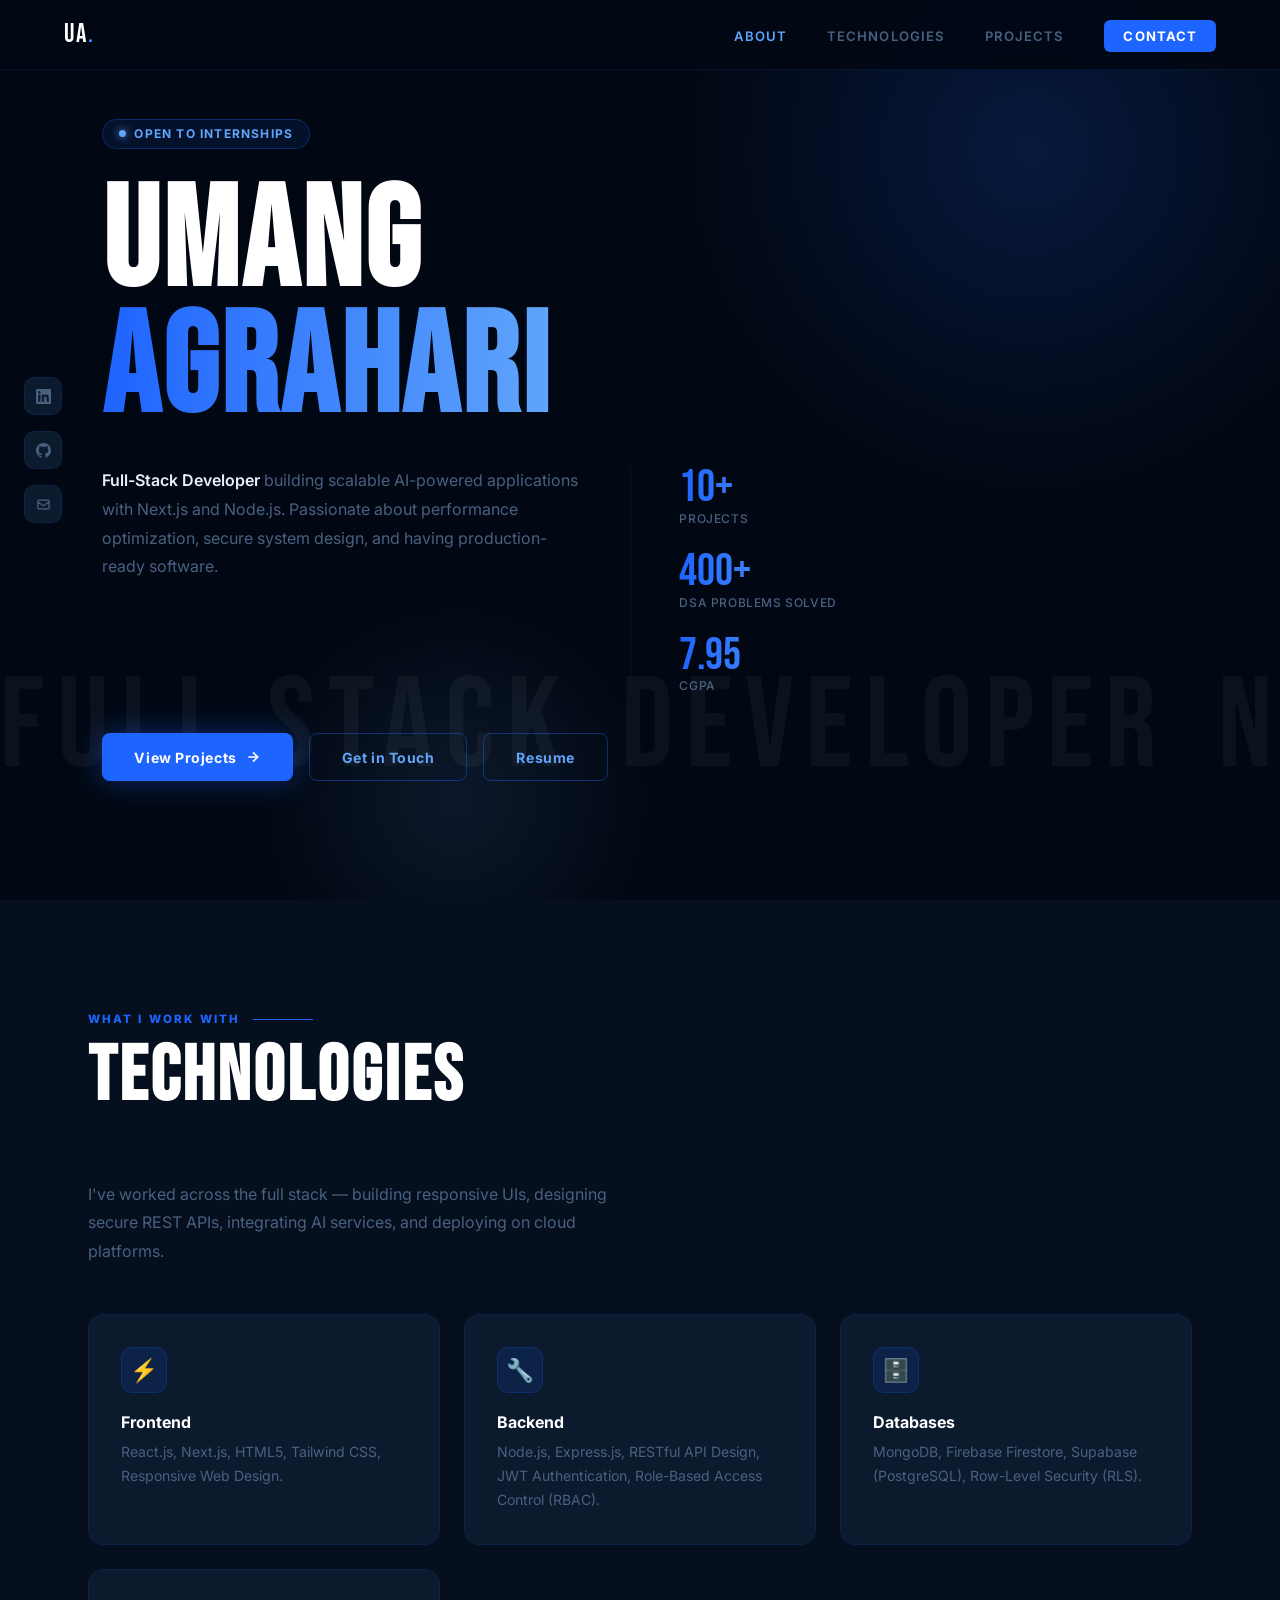
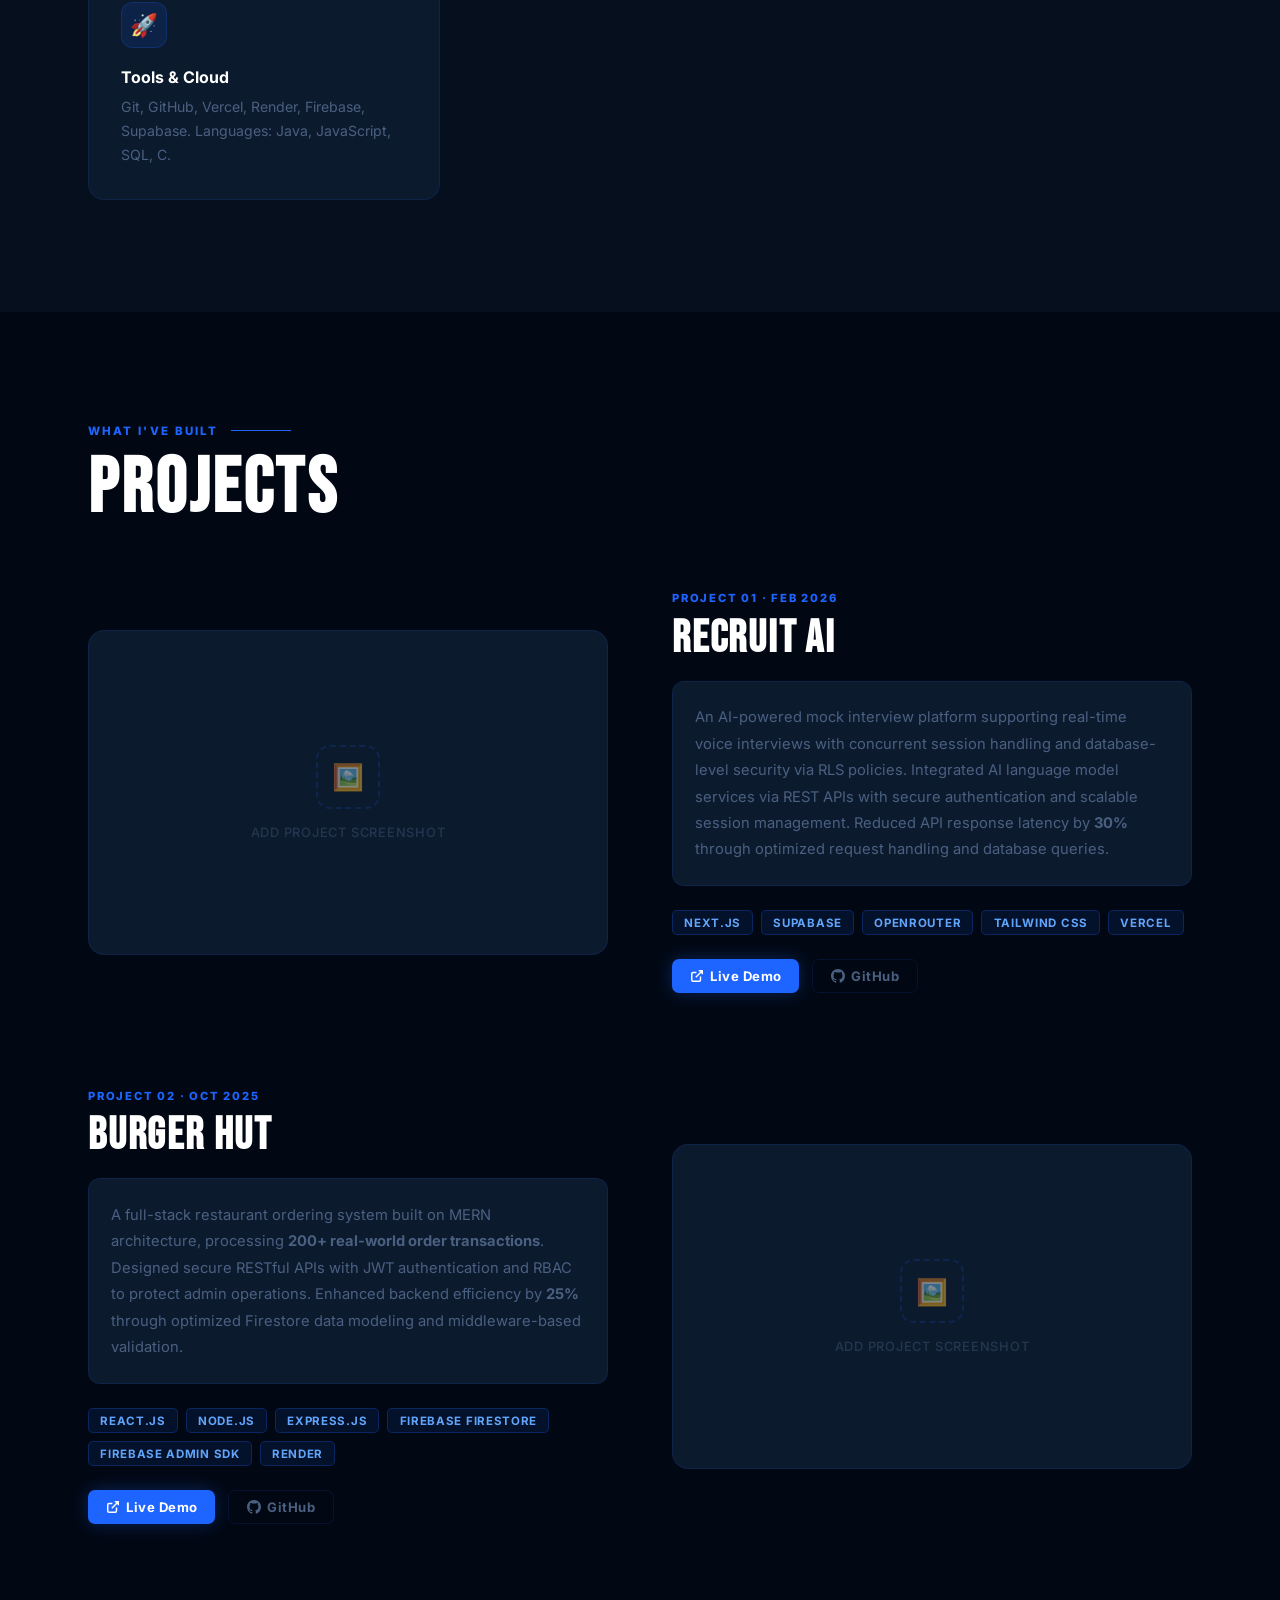
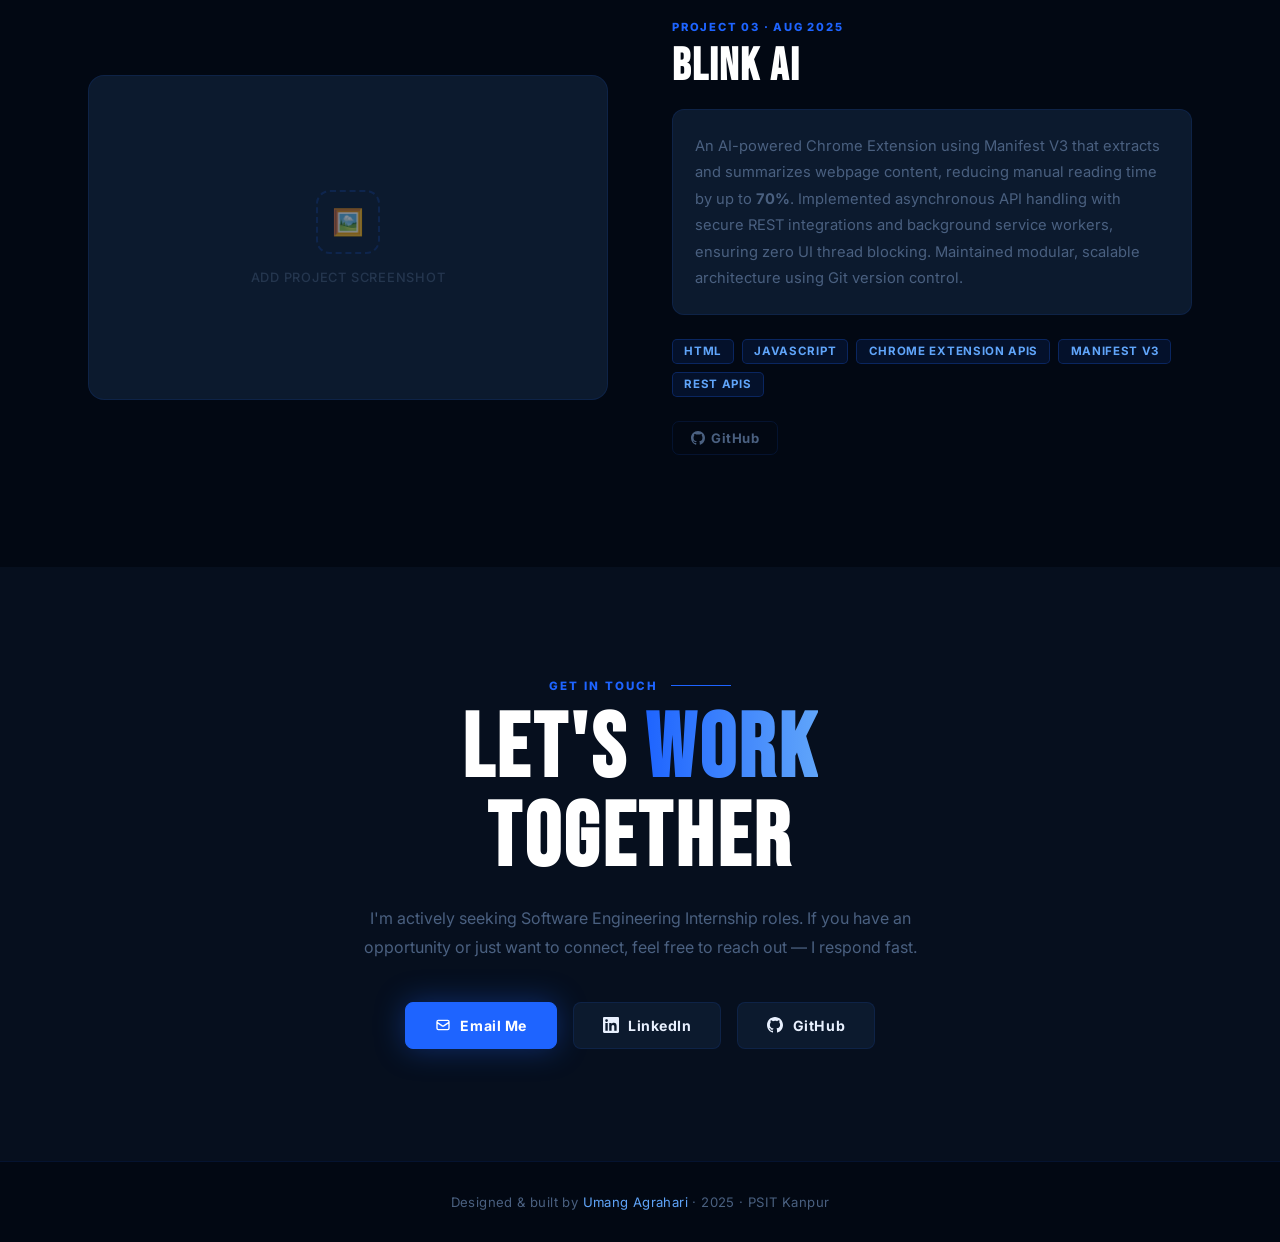
==== index.html @ e8a346ba "inital of portfolio" ====
<!DOCTYPE html>
<html lang="en">
<head>
  <meta charset="UTF-8"/>
  <meta name="viewport" content="width=device-width, initial-scale=1.0"/>
  <title>Umang Agrahari — Full Stack Developer</title>
  <link href="https://fonts.googleapis.com/css2?family=Inter:wght@300;400;500;600;700;800;900&family=Bebas+Neue&display=swap" rel="stylesheet"/>
  <link rel="stylesheet" href="style.css"/>
</head>
<body>

<!-- SCROLL PROGRESS -->
<div id="progress"></div>

<!-- SIDEBAR SOCIALS -->
<div class="side-socials">
  <a href="https://linkedin.com/in/umangagrahari21" target="_blank" aria-label="LinkedIn">
    <svg fill="currentColor" viewBox="0 0 24 24"><path d="M20.447 20.452h-3.554v-5.569c0-1.328-.027-3.037-1.852-3.037-1.853 0-2.136 1.445-2.136 2.939v5.667H9.351V9h3.414v1.561h.046c.477-.9 1.637-1.85 3.37-1.85 3.601 0 4.267 2.37 4.267 5.455v6.286zM5.337 7.433a2.062 2.062 0 01-2.063-2.065 2.064 2.064 0 112.063 2.065zm1.782 13.019H3.555V9h3.564v11.452zM22.225 0H1.771C.792 0 0 .774 0 1.729v20.542C0 23.227.792 24 1.771 24h20.451C23.2 24 24 23.227 24 22.271V1.729C24 .774 23.2 0 22.222 0h.003z"/></svg>
  </a>
  <a href="https://github.com/umangagrahari21" target="_blank" aria-label="GitHub">
    <svg fill="currentColor" viewBox="0 0 24 24"><path d="M12 0C5.374 0 0 5.373 0 12c0 5.302 3.438 9.8 8.207 11.387.599.111.793-.261.793-.577v-2.234c-3.338.726-4.033-1.416-4.033-1.416-.546-1.387-1.333-1.756-1.333-1.756-1.089-.745.083-.729.083-.729 1.205.084 1.839 1.237 1.839 1.237 1.07 1.834 2.807 1.304 3.492.997.107-.775.418-1.305.762-1.604-2.665-.305-5.467-1.334-5.467-5.931 0-1.311.469-2.381 1.236-3.221-.124-.303-.535-1.524.117-3.176 0 0 1.008-.322 3.301 1.23A11.509 11.509 0 0112 5.803c1.02.005 2.047.138 3.006.404 2.291-1.552 3.297-1.23 3.297-1.23.653 1.653.242 2.874.118 3.176.77.84 1.235 1.911 1.235 3.221 0 4.609-2.807 5.624-5.479 5.921.43.372.823 1.102.823 2.222v3.293c0 .319.192.694.801.576C20.566 21.797 24 17.3 24 12c0-6.627-5.373-12-12-12z"/></svg>
  </a>
  <a href="mailto:umangagrahari.work@gmail.com" aria-label="Email">
    <svg fill="none" stroke="currentColor" stroke-width="2" viewBox="0 0 24 24"><path d="M3 8l7.89 5.26a2 2 0 002.22 0L21 8M5 19h14a2 2 0 002-2V7a2 2 0 00-2-2H5a2 2 0 00-2 2v10a2 2 0 002 2z"/></svg>
  </a>
</div>

<!-- ===================== NAVBAR ===================== -->
<nav>
  <a href="#about" class="logo">UA<span>.</span></a>
  <ul class="nav-links">
    <li><a href="#about" class="active">About</a></li>
    <li><a href="#technologies">Technologies</a></li>
    <li><a href="#projects">Projects</a></li>
    <li><a href="#contact" class="nav-hire">Contact</a></li>
  </ul>
  <div class="hamburger" id="ham" onclick="toggleMenu()">
    <span></span><span></span><span></span>
  </div>
</nav>

<!-- MOBILE MENU -->
<div class="mobile-menu" id="mobileMenu">
  <a href="#about"        onclick="toggleMenu()">About</a>
  <a href="#technologies" onclick="toggleMenu()">Technologies</a>
  <a href="#projects"     onclick="toggleMenu()">Projects</a>
  <a href="#contact"      onclick="toggleMenu()">Contact</a>
</div>

<!-- ===================== HERO ===================== -->
<section id="about">
  <div class="hero-bg">
    <div class="hero-bg-circle hbc1"></div>
    <div class="hero-bg-circle hbc2"></div>
  </div>

  <div class="marquee-wrap">
    <div class="marquee-track">
      <span>FULL STACK</span><span>DEVELOPER</span><span>NEXT.JS</span><span>NODE.JS</span><span>AI APPS</span>
      <span>FULL STACK</span><span>DEVELOPER</span><span>NEXT.JS</span><span>NODE.JS</span><span>AI APPS</span>
    </div>
  </div>

  <div class="hero-content">
    <div class="hero-badge">Open to Internships</div>

    <h1 class="hero-title">
      UMANG<br>
      <span class="blue">AGRAHARI</span>
    </h1>

    <div class="hero-sub">
      <p class="hero-desc">
        <strong>Full-Stack Developer</strong> building scalable AI-powered applications
        with Next.js and Node.js. Passionate about performance optimization,
        secure system design, and having production-ready software.
      </p>
      <div class="hero-stats">
        <div>
          <div class="stat-num">10+</div>
          <div class="stat-label">Projects</div>
        </div>
        <div>
          <div class="stat-num">400+</div>
          <div class="stat-label">DSA Problems Solved</div>
        </div>
        <div>
          <div class="stat-num">7.95</div>
          <div class="stat-label">CGPA</div>
        </div>
      </div>
    </div>

    <div class="hero-cta">
      <a href="#projects" class="btn btn-solid">
        View Projects
        <svg width="16" height="16" fill="none" stroke="currentColor" stroke-width="2.5" viewBox="0 0 24 24">
          <path d="M5 12h14M12 5l7 7-7 7"/>
        </svg>
      </a>
      <a href="#contact" class="btn btn-outline">Get in Touch</a>
      <a href="assests/resume.pdf" class="btn btn-outline" download>Resume</a>
    </div>
  </div>
</section>

<!-- ===================== TECHNOLOGIES ===================== -->
<section id="technologies">
  <div class="s-wrap">
    <div class="s-head">
      <div class="s-eyebrow reveal">What I work with</div>
      <h2 class="s-title reveal">Technologies</h2>
    </div>
    <p class="tech-intro reveal">
      I've worked across the full stack — building responsive UIs, designing secure REST APIs,
      integrating AI services, and deploying on cloud platforms.
    </p>
    <div class="tech-cards">
      <div class="tech-card reveal reveal-delay-1">
        <div class="tc-icon">⚡</div>
        <h3>Frontend</h3>
        <p>React.js, Next.js, HTML5, Tailwind CSS, Responsive Web Design.</p>
      </div>
      <div class="tech-card reveal reveal-delay-2">
        <div class="tc-icon">🔧</div>
        <h3>Backend</h3>
        <p>Node.js, Express.js, RESTful API Design, JWT Authentication, Role-Based Access Control (RBAC).</p>
      </div>
      <div class="tech-card reveal reveal-delay-3">
        <div class="tc-icon">🗄️</div>
        <h3>Databases</h3>
        <p>MongoDB, Firebase Firestore, Supabase (PostgreSQL), Row-Level Security (RLS).</p>
      </div>
      <div class="tech-card reveal reveal-delay-1">
        <div class="tc-icon">🚀</div>
        <h3>Tools & Cloud</h3>
        <p>Git, GitHub, Vercel, Render, Firebase, Supabase. Languages: Java, JavaScript, SQL, C.</p>
      </div>
    </div>
  </div>
</section>

<!-- ===================== PROJECTS ===================== -->
<section id="projects">
  <div class="s-wrap">
    <div class="s-head">
      <div class="s-eyebrow reveal">What I've built</div>
      <h2 class="s-title reveal">Projects</h2>
    </div>

    <div class="projects-list">

      <!-- PROJECT 1 — Recruit AI -->
      <div class="proj-item">
        <div class="proj-img-box">
          <!--
            TO ADD IMAGE: <img src="images/recruit-ai.png" alt="Recruit AI"/>
            Remove the proj-placeholder div below once you add a screenshot.
          -->
          <div class="proj-placeholder">
            <div class="proj-placeholder-icon">🖼️</div>
            <p>Add Project Screenshot</p>
          </div>
          <div class="proj-img-glow"></div>
        </div>
        <div>
          <p class="proj-number">Project 01 · Feb 2026</p>
          <h3 class="proj-title">Recruit AI</h3>
          <div class="proj-desc-box">
            An AI-powered mock interview platform supporting real-time voice interviews with
            concurrent session handling and database-level security via RLS policies.
            Integrated AI language model services via REST APIs with secure authentication
            and scalable session management. Reduced API response latency by <strong>30%</strong>
            through optimized request handling and database queries.
          </div>
          <div class="proj-tags">
            <span class="proj-tag">Next.js</span>
            <span class="proj-tag">Supabase</span>
            <span class="proj-tag">OpenRouter</span>
            <span class="proj-tag">Tailwind CSS</span>
            <span class="proj-tag">Vercel</span>
          </div>
          <div class="proj-links">
            <!-- UPDATE href to your live URL -->
            <a href="https://recruit-ai-26.vercel.app/" class="proj-link proj-link-live">
              <svg width="14" height="14" fill="none" stroke="currentColor" stroke-width="2.5" viewBox="0 0 24 24"><path d="M18 13v6a2 2 0 01-2 2H5a2 2 0 01-2-2V8a2 2 0 012-2h6M15 3h6v6M10 14L21 3"/></svg>
              Live Demo
            </a>
            <a href="https://github.com/Umangagrahari21/RecruitAI-" target="_blank" class="proj-link proj-link-code">
              <svg width="14" height="14" fill="currentColor" viewBox="0 0 24 24"><path d="M12 0C5.374 0 0 5.373 0 12c0 5.302 3.438 9.8 8.207 11.387.599.111.793-.261.793-.577v-2.234c-3.338.726-4.033-1.416-4.033-1.416-.546-1.387-1.333-1.756-1.333-1.756-1.089-.745.083-.729.083-.729 1.205.084 1.839 1.237 1.839 1.237 1.07 1.834 2.807 1.304 3.492.997.107-.775.418-1.305.762-1.604-2.665-.305-5.467-1.334-5.467-5.931 0-1.311.469-2.381 1.236-3.221-.124-.303-.535-1.524.117-3.176 0 0 1.008-.322 3.301 1.23A11.509 11.509 0 0112 5.803c1.02.005 2.047.138 3.006.404 2.291-1.552 3.297-1.23 3.297-1.23.653 1.653.242 2.874.118 3.176.77.84 1.235 1.911 1.235 3.221 0 4.609-2.807 5.624-5.479 5.921.43.372.823 1.102.823 2.222v3.293c0 .319.192.694.801.576C20.566 21.797 24 17.3 24 12c0-6.627-5.373-12-12-12z"/></svg>
              GitHub
            </a>
          </div>
        </div>
      </div>

      <!-- PROJECT 2 — Burger Hut -->
      <div class="proj-item flip">
        <div class="proj-img-box">
          <!--
            TO ADD IMAGE: <img src="images/burger-hut.png" alt="Burger Hut"/>
          -->
          <div class="proj-placeholder">
            <div class="proj-placeholder-icon">🖼️</div>
            <p>Add Project Screenshot</p>
          </div>
          <div class="proj-img-glow"></div>
        </div>
        <div>
          <p class="proj-number">Project 02 · Oct 2025</p>
          <h3 class="proj-title">Burger Hut</h3>
          <div class="proj-desc-box">
            A full-stack restaurant ordering system built on MERN architecture, processing
            <strong>200+ real-world order transactions</strong>. Designed secure RESTful APIs
            with JWT authentication and RBAC to protect admin operations. Enhanced backend
            efficiency by <strong>25%</strong> through optimized Firestore data modeling
            and middleware-based validation.
          </div>
          <div class="proj-tags">
            <span class="proj-tag">React.js</span>
            <span class="proj-tag">Node.js</span>
            <span class="proj-tag">Express.js</span>
            <span class="proj-tag">Firebase Firestore</span>
            <span class="proj-tag">Firebase Admin SDK</span>
            <span class="proj-tag">Render</span>
          </div>
          <div class="proj-links">
            <a href="https://burger-shop-aa7bd.web.app/" class="proj-link proj-link-live">
              <svg width="14" height="14" fill="none" stroke="currentColor" stroke-width="2.5" viewBox="0 0 24 24"><path d="M18 13v6a2 2 0 01-2 2H5a2 2 0 01-2-2V8a2 2 0 012-2h6M15 3h6v6M10 14L21 3"/></svg>
              Live Demo
            </a>
            <a href="https://github.com/Umangagrahari21/BurgerHut" target="_blank" class="proj-link proj-link-code">
              <svg width="14" height="14" fill="currentColor" viewBox="0 0 24 24"><path d="M12 0C5.374 0 0 5.373 0 12c0 5.302 3.438 9.8 8.207 11.387.599.111.793-.261.793-.577v-2.234c-3.338.726-4.033-1.416-4.033-1.416-.546-1.387-1.333-1.756-1.333-1.756-1.089-.745.083-.729.083-.729 1.205.084 1.839 1.237 1.839 1.237 1.07 1.834 2.807 1.304 3.492.997.107-.775.418-1.305.762-1.604-2.665-.305-5.467-1.334-5.467-5.931 0-1.311.469-2.381 1.236-3.221-.124-.303-.535-1.524.117-3.176 0 0 1.008-.322 3.301 1.23A11.509 11.509 0 0112 5.803c1.02.005 2.047.138 3.006.404 2.291-1.552 3.297-1.23 3.297-1.23.653 1.653.242 2.874.118 3.176.77.84 1.235 1.911 1.235 3.221 0 4.609-2.807 5.624-5.479 5.921.43.372.823 1.102.823 2.222v3.293c0 .319.192.694.801.576C20.566 21.797 24 17.3 24 12c0-6.627-5.373-12-12-12z"/></svg>
              GitHub
            </a>
          </div>
        </div>
      </div>

      <!-- PROJECT 3 — Blink AI -->
      <div class="proj-item">
        <div class="proj-img-box">
          <!--
            TO ADD IMAGE: <img src="images/blink-ai.png" alt="Blink AI"/>
          -->
          <div class="proj-placeholder">
            <div class="proj-placeholder-icon">🖼️</div>
            <p>Add Project Screenshot</p>
          </div>
          <div class="proj-img-glow"></div>
        </div>
        <div>
          <p class="proj-number">Project 03 · Aug 2025</p>
          <h3 class="proj-title">Blink AI</h3>
          <div class="proj-desc-box">
            An AI-powered Chrome Extension using Manifest V3 that extracts and summarizes
            webpage content, reducing manual reading time by up to <strong>70%</strong>.
            Implemented asynchronous API handling with secure REST integrations and
            background service workers, ensuring zero UI thread blocking. Maintained
            modular, scalable architecture using Git version control.
          </div>
          <div class="proj-tags">
            <span class="proj-tag">HTML</span>
            <span class="proj-tag">JavaScript</span>
            <span class="proj-tag">Chrome Extension APIs</span>
            <span class="proj-tag">Manifest V3</span>
            <span class="proj-tag">REST APIs</span>
          </div>
          <div class="proj-links">
            <a href="https://github.com/Umangagrahari21/BlinkAI-Ai-summarizer" target="_blank" class="proj-link proj-link-code">
              <svg width="14" height="14" fill="currentColor" viewBox="0 0 24 24"><path d="M12 0C5.374 0 0 5.373 0 12c0 5.302 3.438 9.8 8.207 11.387.599.111.793-.261.793-.577v-2.234c-3.338.726-4.033-1.416-4.033-1.416-.546-1.387-1.333-1.756-1.333-1.756-1.089-.745.083-.729.083-.729 1.205.084 1.839 1.237 1.839 1.237 1.07 1.834 2.807 1.304 3.492.997.107-.775.418-1.305.762-1.604-2.665-.305-5.467-1.334-5.467-5.931 0-1.311.469-2.381 1.236-3.221-.124-.303-.535-1.524.117-3.176 0 0 1.008-.322 3.301 1.23A11.509 11.509 0 0112 5.803c1.02.005 2.047.138 3.006.404 2.291-1.552 3.297-1.23 3.297-1.23.653 1.653.242 2.874.118 3.176.77.84 1.235 1.911 1.235 3.221 0 4.609-2.807 5.624-5.479 5.921.43.372.823 1.102.823 2.222v3.293c0 .319.192.694.801.576C20.566 21.797 24 17.3 24 12c0-6.627-5.373-12-12-12z"/></svg>
              GitHub
            </a>
          </div>
        </div>
      </div>

    </div>
  </div>
</section>

<!-- ===================== CONTACT ===================== -->
<section id="contact">
  <div class="s-wrap">
    <div class="contact-center">
      <div class="s-eyebrow reveal" style="justify-content:center">Get in touch</div>
      <h2 class="contact-title reveal">
        Let's <span>Work</span><br>Together
      </h2>
      <p class="contact-sub reveal">
        I'm actively seeking Software Engineering Internship roles. If you have
        an opportunity or just want to connect, feel free to reach out — I respond fast.
      </p>
      <div class="contact-btns reveal">
        <a href="mailto:umangagrahari.work@gmail.com" class="contact-btn primary">
          <svg width="16" height="16" fill="none" stroke="currentColor" stroke-width="2" viewBox="0 0 24 24"><path d="M3 8l7.89 5.26a2 2 0 002.22 0L21 8M5 19h14a2 2 0 002-2V7a2 2 0 00-2-2H5a2 2 0 00-2 2v10a2 2 0 002 2z"/></svg>
          Email Me
        </a>
        <a href="https://linkedin.com/in/umangagrahari21" target="_blank" class="contact-btn">
          <svg width="16" height="16" fill="currentColor" viewBox="0 0 24 24"><path d="M20.447 20.452h-3.554v-5.569c0-1.328-.027-3.037-1.852-3.037-1.853 0-2.136 1.445-2.136 2.939v5.667H9.351V9h3.414v1.561h.046c.477-.9 1.637-1.85 3.37-1.85 3.601 0 4.267 2.37 4.267 5.455v6.286zM5.337 7.433a2.062 2.062 0 01-2.063-2.065 2.064 2.064 0 112.063 2.065zm1.782 13.019H3.555V9h3.564v11.452zM22.225 0H1.771C.792 0 0 .774 0 1.729v20.542C0 23.227.792 24 1.771 24h20.451C23.2 24 24 23.227 24 22.271V1.729C24 .774 23.2 0 22.222 0h.003z"/></svg>
          LinkedIn
        </a>
        <a href="https://github.com/umangagrahari21" target="_blank" class="contact-btn">
          <svg width="16" height="16" fill="currentColor" viewBox="0 0 24 24"><path d="M12 0C5.374 0 0 5.373 0 12c0 5.302 3.438 9.8 8.207 11.387.599.111.793-.261.793-.577v-2.234c-3.338.726-4.033-1.416-4.033-1.416-.546-1.387-1.333-1.756-1.333-1.756-1.089-.745.083-.729.083-.729 1.205.084 1.839 1.237 1.839 1.237 1.07 1.834 2.807 1.304 3.492.997.107-.775.418-1.305.762-1.604-2.665-.305-5.467-1.334-5.467-5.931 0-1.311.469-2.381 1.236-3.221-.124-.303-.535-1.524.117-3.176 0 0 1.008-.322 3.301 1.23A11.509 11.509 0 0112 5.803c1.02.005 2.047.138 3.006.404 2.291-1.552 3.297-1.23 3.297-1.23.653 1.653.242 2.874.118 3.176.77.84 1.235 1.911 1.235 3.221 0 4.609-2.807 5.624-5.479 5.921.43.372.823 1.102.823 2.222v3.293c0 .319.192.694.801.576C20.566 21.797 24 17.3 24 12c0-6.627-5.373-12-12-12z"/></svg>
          GitHub
        </a>
      </div>
    </div>
  </div>
</section>

<!-- FOOTER -->
<footer>
  Designed & built by <span>Umang Agrahari</span> · 2025 · PSIT Kanpur
</footer>

<script src="script.js"></script>
</body>
</html>
---- style.css ----
/* =====================
   VARIABLES & RESET
   ===================== */
:root {
  --bg:       #020813;
  --bg2:      #060f1e;
  --surface:  #0a1628;
  --card:     #0c1a2e;
  --border:   rgba(30, 100, 255, 0.12);
  --accent:   #1e64ff;
  --glow:     #3d8bff;
  --bright:   #60a5fa;
  --text:     #e8f0fe;
  --muted:    #4a6080;
  --white:    #ffffff;
}

*, *::before, *::after { box-sizing: border-box; margin: 0; padding: 0; }
html { scroll-behavior: smooth; }
body {
  font-family: 'Inter', sans-serif;
  background: var(--bg);
  color: var(--text);
  overflow-x: hidden;
}

::-webkit-scrollbar { width: 3px; }
::-webkit-scrollbar-track { background: var(--bg); }
::-webkit-scrollbar-thumb { background: var(--accent); border-radius: 2px; }

/* =====================
   SCROLL PROGRESS
   ===================== */
#progress {
  position: fixed; top: 0; left: 0; height: 3px;
  background: linear-gradient(90deg, var(--accent), var(--bright));
  z-index: 300; width: 0; transition: width 0.08s;
}

/* =====================
   NAVBAR
   ===================== */
nav {
  position: fixed; top: 0; left: 0; right: 0; z-index: 200;
  display: flex; justify-content: space-between; align-items: center;
  padding: 1.2rem 4rem;
  background: rgba(2, 8, 19, 0.9);
  backdrop-filter: blur(20px);
  border-bottom: 1px solid var(--border);
}
.logo {
  font-family: 'Bebas Neue', sans-serif;
  font-size: 1.6rem; letter-spacing: 0.08em;
  color: var(--white); text-decoration: none;
}
.logo span { color: var(--glow); }

.nav-links { display: flex; gap: 2.5rem; list-style: none; align-items: center; }
.nav-links a {
  font-size: 0.82rem; font-weight: 600;
  letter-spacing: 0.08em; text-transform: uppercase;
  color: var(--muted); text-decoration: none; transition: color 0.2s;
}
.nav-links a:hover { color: var(--text); }
.nav-links a.active { color: var(--bright); }

.nav-hire {
  padding: 0.5rem 1.2rem !important;
  background: var(--accent) !important;
  color: #fff !important;
  border-radius: 6px;
  font-weight: 700 !important;
  transition: background 0.2s, transform 0.2s !important;
}
.nav-hire:hover { background: var(--glow) !important; transform: translateY(-1px) !important; }

/* =====================
   HAMBURGER & MOBILE MENU
   ===================== */
.hamburger { display: none; flex-direction: column; gap: 5px; cursor: pointer; }
.hamburger span {
  display: block; width: 24px; height: 2px;
  background: var(--text); border-radius: 2px; transition: all 0.3s;
}

.mobile-menu {
  display: none; position: fixed; inset: 0;
  background: rgba(2,8,19,0.98); z-index: 199;
  flex-direction: column; align-items: center; justify-content: center;
  gap: 2.5rem; opacity: 0; pointer-events: none; transition: opacity 0.3s;
}
.mobile-menu.open { opacity: 1; pointer-events: all; }
.mobile-menu a {
  font-family: 'Bebas Neue', sans-serif;
  font-size: 3rem; letter-spacing: 0.06em;
  color: var(--text); text-decoration: none; transition: color 0.2s;
}
.mobile-menu a:hover { color: var(--bright); }

/* =====================
   SIDEBAR SOCIALS
   ===================== */
.side-socials {
  position: fixed; left: 1.5rem; top: 50%; transform: translateY(-50%);
  display: flex; flex-direction: column; gap: 1rem; z-index: 50;
}
.side-socials a {
  width: 38px; height: 38px;
  background: var(--card); border: 1px solid var(--border);
  border-radius: 10px; display: flex; align-items: center; justify-content: center;
  color: var(--muted); text-decoration: none; transition: all 0.25s;
}
.side-socials a svg { width: 15px; height: 15px; }
.side-socials a:hover {
  border-color: var(--accent); color: var(--bright);
  transform: translateX(3px); box-shadow: 0 0 16px rgba(30,100,255,0.3);
}

/* =====================
   HERO SECTION
   ===================== */
#about {
  min-height: 100vh;
  display: flex; flex-direction: column; justify-content: center;
  padding: 0 4rem;
  padding-left: max(4rem, 8vw);
  position: relative; overflow: hidden;
}

.hero-bg { position: absolute; inset: 0; pointer-events: none; z-index: 0; }
.hero-bg-circle {
  position: absolute; border-radius: 50%;
  background: radial-gradient(circle, rgba(30,100,255,0.18) 0%, transparent 70%);
}
.hbc1 { width: 700px; height: 700px; top: -200px; right: -100px; animation: bgPulse 6s ease-in-out infinite; }
.hbc2 {
  width: 400px; height: 400px; bottom: -100px; left: 20%;
  animation: bgPulse 9s ease-in-out infinite reverse;
  background: radial-gradient(circle, rgba(96,165,250,0.1) 0%, transparent 70%);
}
@keyframes bgPulse {
  0%,100% { transform: scale(1); opacity: 1; }
  50% { transform: scale(1.1); opacity: 0.7; }
}

.marquee-wrap {
  position: absolute; bottom: 6rem; left: 0; right: 0;
  overflow: hidden; z-index: 1; opacity: 0.04; pointer-events: none;
}
.marquee-track {
  display: flex; white-space: nowrap;
  animation: marquee 18s linear infinite;
  font-family: 'Bebas Neue', sans-serif;
  font-size: 8rem; letter-spacing: 0.1em; color: var(--white);
}
.marquee-track span { padding-right: 3rem; }
@keyframes marquee { from { transform: translateX(0); } to { transform: translateX(-50%); } }

.hero-content { position: relative; z-index: 2; max-width: 900px; }

.hero-badge {
  display: inline-flex; align-items: center; gap: 0.5rem;
  background: rgba(30,100,255,0.1);
  border: 1px solid rgba(30,100,255,0.3);
  border-radius: 100px; padding: 0.4rem 1rem;
  font-size: 0.75rem; font-weight: 700;
  letter-spacing: 0.1em; text-transform: uppercase;
  color: var(--bright); margin-bottom: 2rem;
  opacity: 0; animation: fadeUp 0.5s 0.2s forwards;
}
.hero-badge::before {
  content: ''; width: 7px; height: 7px; border-radius: 50%;
  background: var(--bright); box-shadow: 0 0 8px var(--bright);
  animation: blink 1.8s infinite;
}
@keyframes blink { 0%,100% { opacity: 1; } 50% { opacity: 0.2; } }

.hero-title {
  font-family: 'Bebas Neue', sans-serif;
  font-size: clamp(4.5rem, 11vw, 10rem);
  line-height: 0.9; letter-spacing: 0.02em;
  color: var(--white); margin-bottom: 2rem;
  opacity: 0; animation: fadeUp 0.6s 0.4s forwards;
}
.hero-title .blue {
  background: linear-gradient(90deg, var(--accent), var(--bright));
  -webkit-background-clip: text; -webkit-text-fill-color: transparent;
  background-clip: text;
}

.hero-sub {
  display: flex; align-items: flex-start; gap: 3rem;
  opacity: 0; animation: fadeUp 0.6s 0.6s forwards;
}
.hero-desc {
  max-width: 480px; font-size: 1rem; line-height: 1.8;
  color: var(--muted); font-weight: 400;
}
.hero-desc strong { color: var(--text); font-weight: 600; }

.hero-stats {
  display: flex; flex-direction: column; gap: 1.5rem;
  padding-left: 3rem; border-left: 1px solid var(--border); flex-shrink: 0;
}
.stat-num {
  font-family: 'Bebas Neue', sans-serif;
  font-size: 2.8rem; line-height: 1;
  background: linear-gradient(90deg, var(--accent), var(--bright));
  -webkit-background-clip: text; -webkit-text-fill-color: transparent;
  background-clip: text;
}
.stat-label {
  font-size: 0.75rem; color: var(--muted);
  font-weight: 500; letter-spacing: 0.05em; text-transform: uppercase;
}

.hero-cta {
  display: flex; gap: 1rem; flex-wrap: wrap; margin-top: 2.5rem;
  opacity: 0; animation: fadeUp 0.6s 0.8s forwards;
}

/* =====================
   BUTTONS
   ===================== */
.btn {
  display: inline-flex; align-items: center; gap: 0.5rem;
  text-decoration: none; font-weight: 700; font-size: 0.88rem;
  letter-spacing: 0.04em; border-radius: 8px;
  padding: 0.9rem 2rem; transition: all 0.25s;
}
.btn-solid {
  background: var(--accent); color: #fff;
  box-shadow: 0 0 30px rgba(30,100,255,0.4);
}
.btn-solid:hover { background: var(--glow); transform: translateY(-2px); box-shadow: 0 0 40px rgba(30,100,255,0.6); }
.btn-outline {
  border: 1.5px solid rgba(30,100,255,0.4); color: var(--bright); background: transparent;
}
.btn-outline:hover { border-color: var(--bright); background: rgba(30,100,255,0.08); transform: translateY(-2px); }

/* =====================
   SECTION COMMON
   ===================== */
.s-wrap { max-width: 1200px; margin: 0 auto; padding: 7rem 3rem; }

.s-head { margin-bottom: 4rem; }
.s-eyebrow {
  font-size: 0.72rem; font-weight: 800; letter-spacing: 0.18em;
  text-transform: uppercase; color: var(--accent);
  display: flex; align-items: center; gap: 0.8rem; margin-bottom: 0.8rem;
}
.s-eyebrow::after { content: ''; flex: 1; max-width: 60px; height: 1px; background: var(--accent); }
.s-title {
  font-family: 'Bebas Neue', sans-serif;
  font-size: clamp(2.8rem, 6vw, 5rem);
  letter-spacing: 0.04em; color: var(--white); line-height: 1;
}

/* =====================
   TECHNOLOGIES
   ===================== */
#technologies { background: var(--bg2); }
.tech-intro { max-width: 560px; color: var(--muted); font-size: 1rem; line-height: 1.8; margin-bottom: 3rem; }

.tech-cards { display: grid; grid-template-columns: repeat(auto-fit, minmax(280px, 1fr)); gap: 1.5rem; }
.tech-card {
  background: var(--card); border: 1px solid var(--border);
  border-radius: 16px; padding: 2rem;
  position: relative; overflow: hidden;
  transition: border-color 0.3s, transform 0.3s;
}
.tech-card::before {
  content: ''; position: absolute; inset: 0; border-radius: 16px;
  background: linear-gradient(135deg, rgba(30,100,255,0.06), transparent);
  opacity: 0; transition: opacity 0.3s;
}
.tech-card:hover { border-color: rgba(30,100,255,0.35); transform: translateY(-4px); }
.tech-card:hover::before { opacity: 1; }
.tc-icon {
  width: 46px; height: 46px; border-radius: 12px;
  background: rgba(30,100,255,0.12); border: 1px solid rgba(30,100,255,0.2);
  display: flex; align-items: center; justify-content: center;
  font-size: 1.4rem; margin-bottom: 1.2rem;
}
.tech-card h3 { font-size: 1rem; font-weight: 700; color: var(--white); margin-bottom: 0.5rem; }
.tech-card p { font-size: 0.88rem; color: var(--muted); line-height: 1.7; }

/* =====================
   PROJECTS
   ===================== */
#projects { background: var(--bg); }
.projects-list { display: flex; flex-direction: column; gap: 6rem; }

.proj-item {
  display: grid; grid-template-columns: 1fr 1fr;
  gap: 4rem; align-items: center;
  opacity: 0; transform: translateY(40px);
  transition: opacity 0.6s, transform 0.6s;
}
.proj-item.flip { direction: rtl; }
.proj-item.flip > * { direction: ltr; }
.proj-item.visible { opacity: 1; transform: translateY(0); }

.proj-img-box {
  position: relative; border-radius: 16px; overflow: hidden;
  border: 1px solid var(--border); background: var(--card);
  aspect-ratio: 16/10;
  display: flex; align-items: center; justify-content: center;
  transition: border-color 0.3s;
}
.proj-img-box:hover { border-color: rgba(30,100,255,0.4); }
.proj-img-box img {
  width: 100%; height: 100%; object-fit: cover;
  display: block; opacity: 0.9;
  transition: transform 0.4s, opacity 0.3s;
}
.proj-img-box:hover img { transform: scale(1.04); opacity: 1; }

.proj-placeholder {
  width: 100%; height: 100%;
  display: flex; flex-direction: column;
  align-items: center; justify-content: center; gap: 1rem;
  color: var(--muted);
}
.proj-placeholder-icon {
  width: 64px; height: 64px;
  border: 2px dashed rgba(30,100,255,0.3);
  border-radius: 14px;
  display: flex; align-items: center; justify-content: center;
  font-size: 1.6rem; opacity: 0.5;
}
.proj-placeholder p {
  font-size: 0.8rem; font-weight: 500;
  letter-spacing: 0.06em; text-transform: uppercase; opacity: 0.4;
}

.proj-img-glow {
  position: absolute; inset: 0; pointer-events: none;
  background: linear-gradient(135deg, rgba(30,100,255,0.1) 0%, transparent 60%);
  opacity: 0; transition: opacity 0.3s;
}
.proj-img-box:hover .proj-img-glow { opacity: 1; }

.proj-number {
  font-size: 0.7rem; font-weight: 800; letter-spacing: 0.16em;
  text-transform: uppercase; color: var(--accent); margin-bottom: 0.7rem;
}
.proj-title {
  font-family: 'Bebas Neue', sans-serif;
  font-size: clamp(2rem, 3.5vw, 3rem);
  letter-spacing: 0.04em; color: var(--white);
  margin-bottom: 1.2rem; line-height: 1;
}
.proj-desc-box {
  background: var(--card); border: 1px solid var(--border);
  border-radius: 12px; padding: 1.4rem;
  color: var(--muted); font-size: 0.92rem;
  line-height: 1.8; margin-bottom: 1.5rem;
}
.proj-tags { display: flex; flex-wrap: wrap; gap: 0.5rem; margin-bottom: 1.5rem; }
.proj-tag {
  font-size: 0.72rem; font-weight: 700;
  letter-spacing: 0.06em; text-transform: uppercase;
  padding: 0.28rem 0.7rem; border-radius: 5px;
  background: rgba(30,100,255,0.1);
  border: 1px solid rgba(30,100,255,0.25);
  color: var(--bright);
}
.proj-links { display: flex; gap: 0.8rem; }
.proj-link {
  display: inline-flex; align-items: center; gap: 0.4rem;
  text-decoration: none; font-size: 0.82rem; font-weight: 700;
  letter-spacing: 0.04em; padding: 0.5rem 1.1rem;
  border-radius: 7px; transition: all 0.2s;
}
.proj-link-live {
  background: var(--accent); color: #fff;
  box-shadow: 0 0 18px rgba(30,100,255,0.3);
}
.proj-link-live:hover { background: var(--glow); transform: translateY(-2px); }
.proj-link-code { border: 1px solid var(--border); color: var(--muted); background: transparent; }
.proj-link-code:hover { border-color: var(--accent); color: var(--bright); }

/* =====================
   CONTACT
   ===================== */
#contact { background: var(--bg2); }
.contact-center { text-align: center; max-width: 600px; margin: 0 auto; }
.contact-title {
  font-family: 'Bebas Neue', sans-serif;
  font-size: clamp(3rem, 7vw, 6rem);
  letter-spacing: 0.04em; color: var(--white);
  line-height: 1; margin-bottom: 1.2rem;
}
.contact-title span {
  background: linear-gradient(90deg, var(--accent), var(--bright));
  -webkit-background-clip: text; -webkit-text-fill-color: transparent;
  background-clip: text;
}
.contact-sub { color: var(--muted); font-size: 1rem; line-height: 1.8; margin-bottom: 2.5rem; }
.contact-btns { display: flex; gap: 1rem; justify-content: center; flex-wrap: wrap; }
.contact-btn {
  display: inline-flex; align-items: center; gap: 0.6rem;
  text-decoration: none; font-weight: 700; font-size: 0.88rem;
  letter-spacing: 0.04em; padding: 0.9rem 1.8rem;
  border-radius: 8px; transition: all 0.25s;
  border: 1px solid var(--border); color: var(--text); background: var(--card);
}
.contact-btn:hover { border-color: var(--accent); color: var(--bright); transform: translateY(-2px); box-shadow: 0 8px 24px rgba(30,100,255,0.2); }
.contact-btn.primary { background: var(--accent); color: #fff; border-color: var(--accent); box-shadow: 0 0 30px rgba(30,100,255,0.35); }
.contact-btn.primary:hover { background: var(--glow); }

/* =====================
   FOOTER
   ===================== */
footer {
  text-align: center; padding: 2rem;
  border-top: 1px solid var(--border);
  color: var(--muted); font-size: 0.82rem; letter-spacing: 0.03em;
}
footer span { color: var(--bright); }

/* =====================
   ANIMATIONS
   ===================== */
@keyframes fadeUp {
  from { opacity: 0; transform: translateY(28px); }
  to   { opacity: 1; transform: translateY(0); }
}
.reveal { opacity: 0; transform: translateY(30px); transition: opacity 0.6s ease, transform 0.6s ease; }
.reveal.visible { opacity: 1; transform: translateY(0); }
.reveal-delay-1 { transition-delay: 0.1s; }
.reveal-delay-2 { transition-delay: 0.2s; }
.reveal-delay-3 { transition-delay: 0.3s; }

/* =====================
   RESPONSIVE
   ===================== */
@media (max-width: 1024px) {
  .proj-item { grid-template-columns: 1fr; gap: 2.5rem; }
  .proj-item.flip { direction: ltr; }
  .hero-stats { display: none; }
  .side-socials { display: none; }
}
@media (max-width: 768px) {
  nav { padding: 1rem 1.5rem; }
  .nav-links { display: none; }
  .hamburger { display: flex; }
  .mobile-menu { display: flex; }
  #about { padding: 0 1.5rem; }
  .s-wrap { padding: 5rem 1.5rem; }
  .hero-sub { flex-direction: column; gap: 1.5rem; }
}
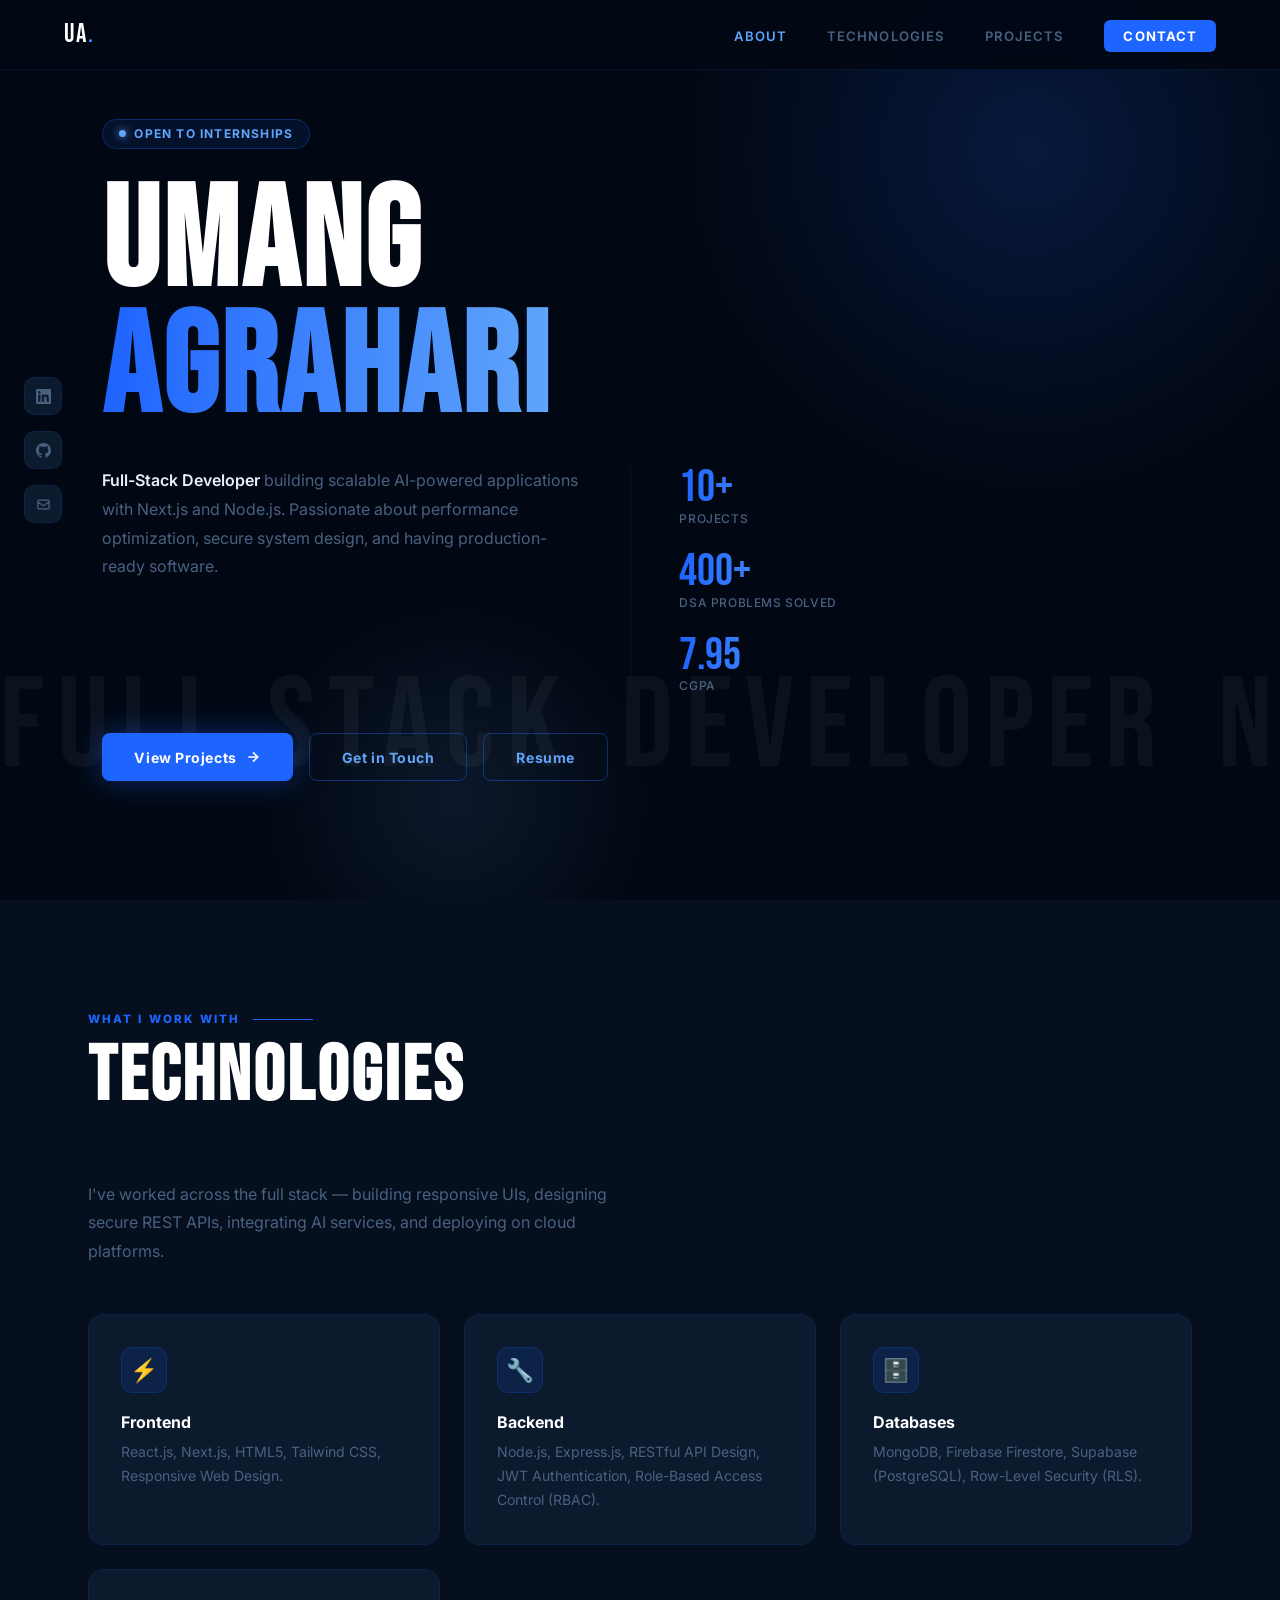
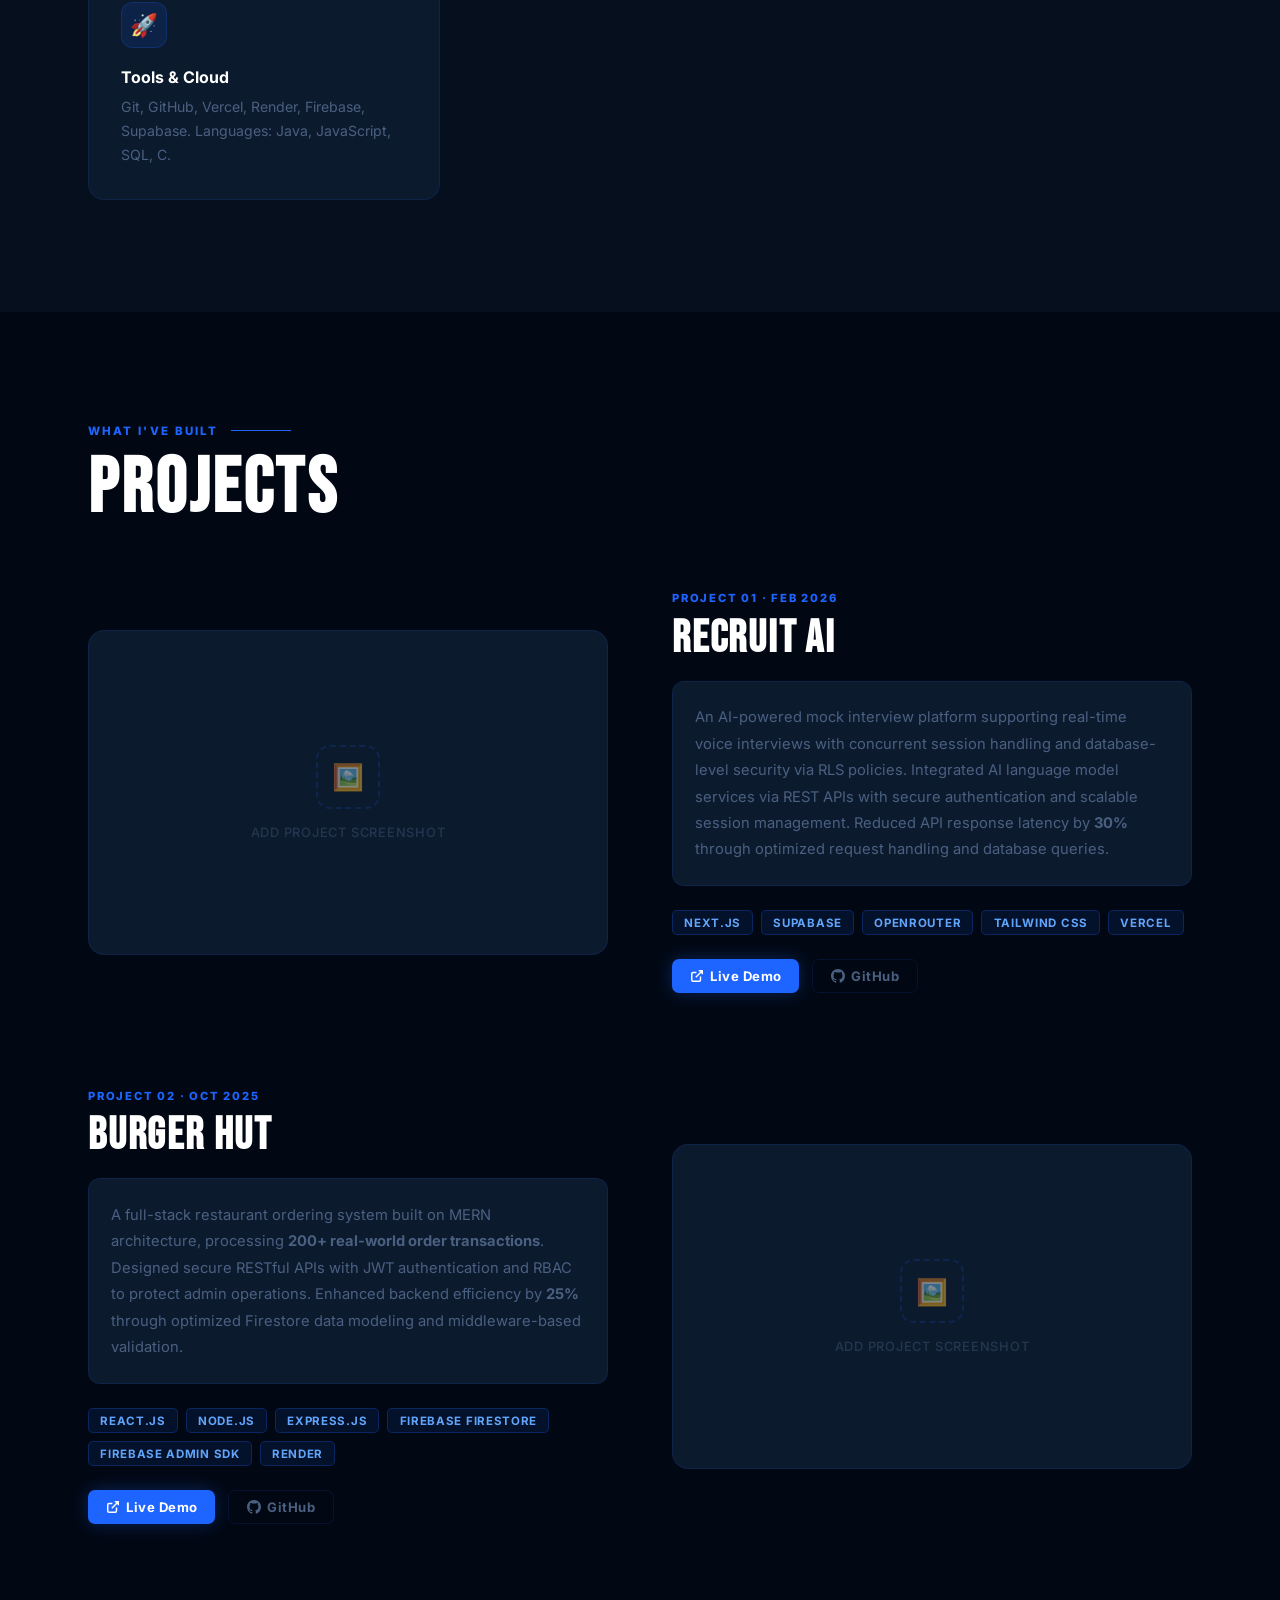
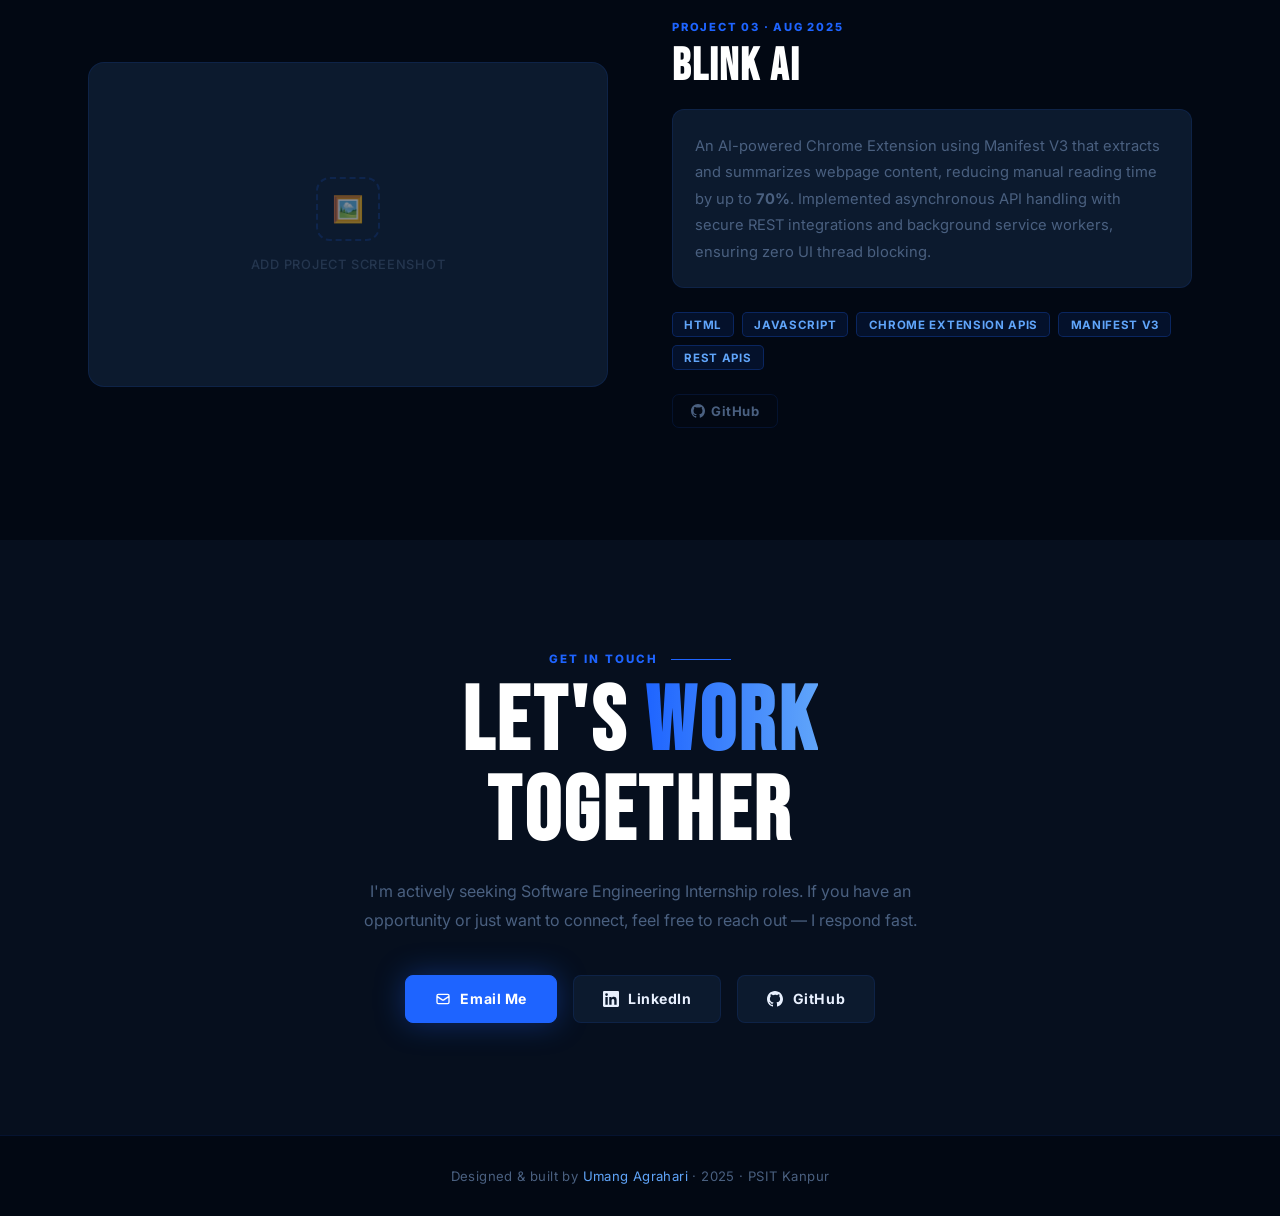
==== commit 2cf67844: "do" ====
--- a/index.html
+++ b/index.html
@@ -256,8 +256,7 @@
             An AI-powered Chrome Extension using Manifest V3 that extracts and summarizes
             webpage content, reducing manual reading time by up to <strong>70%</strong>.
             Implemented asynchronous API handling with secure REST integrations and
-            background service workers, ensuring zero UI thread blocking. Maintained
-            modular, scalable architecture using Git version control.
+            background service workers, ensuring zero UI thread blocking.
           </div>
           <div class="proj-tags">
             <span class="proj-tag">HTML</span>
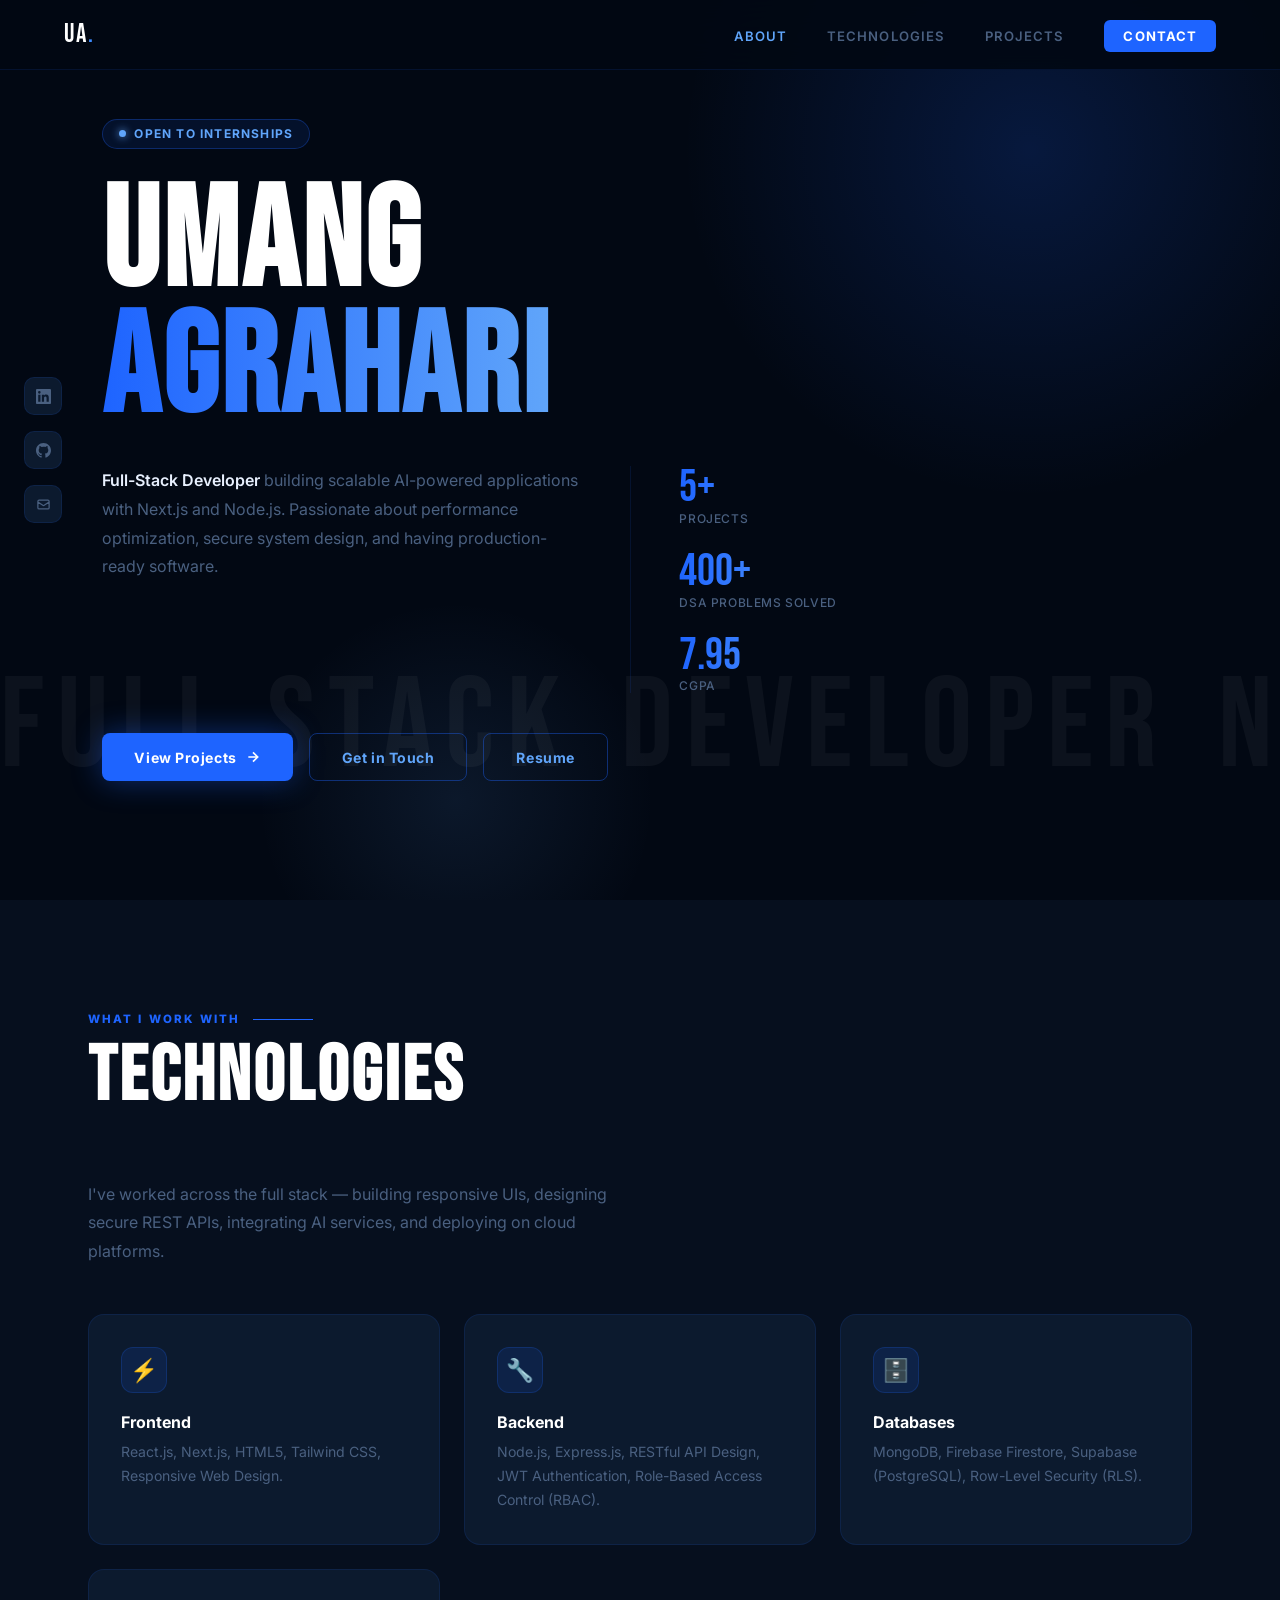
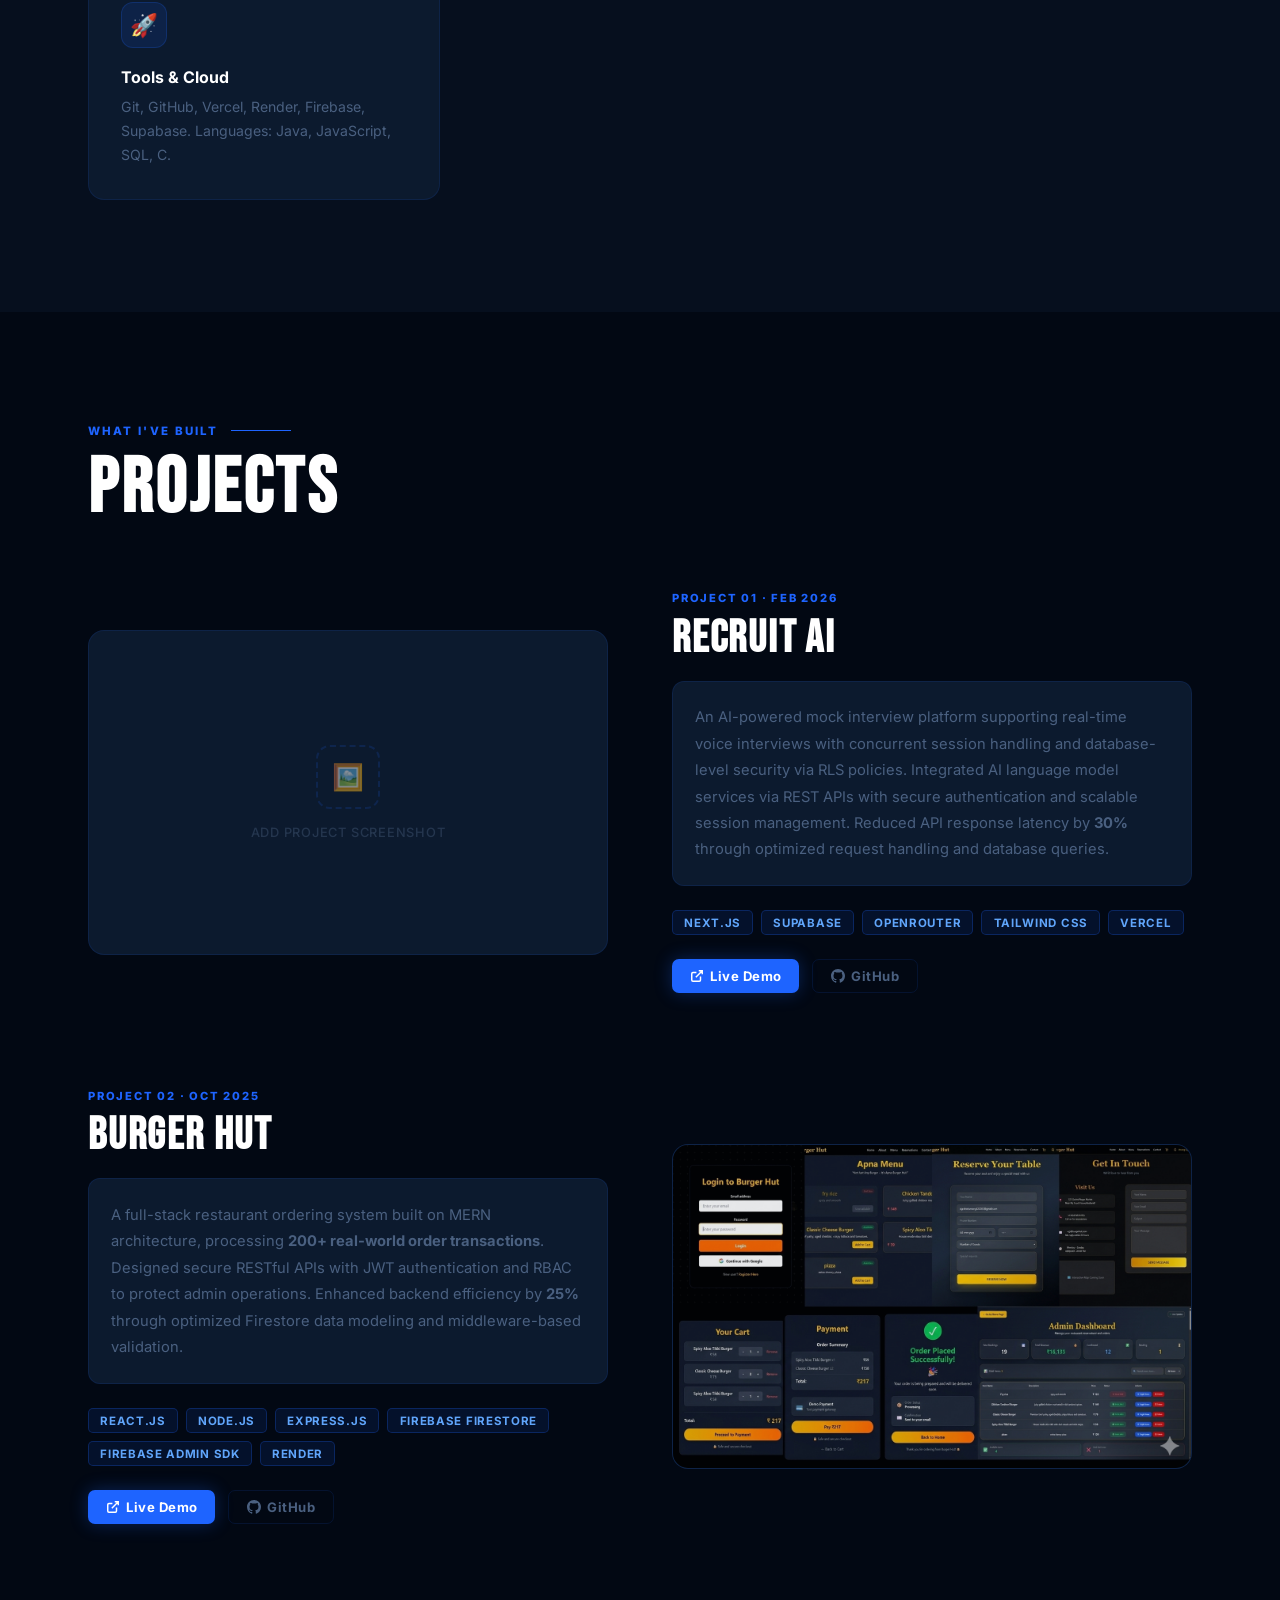
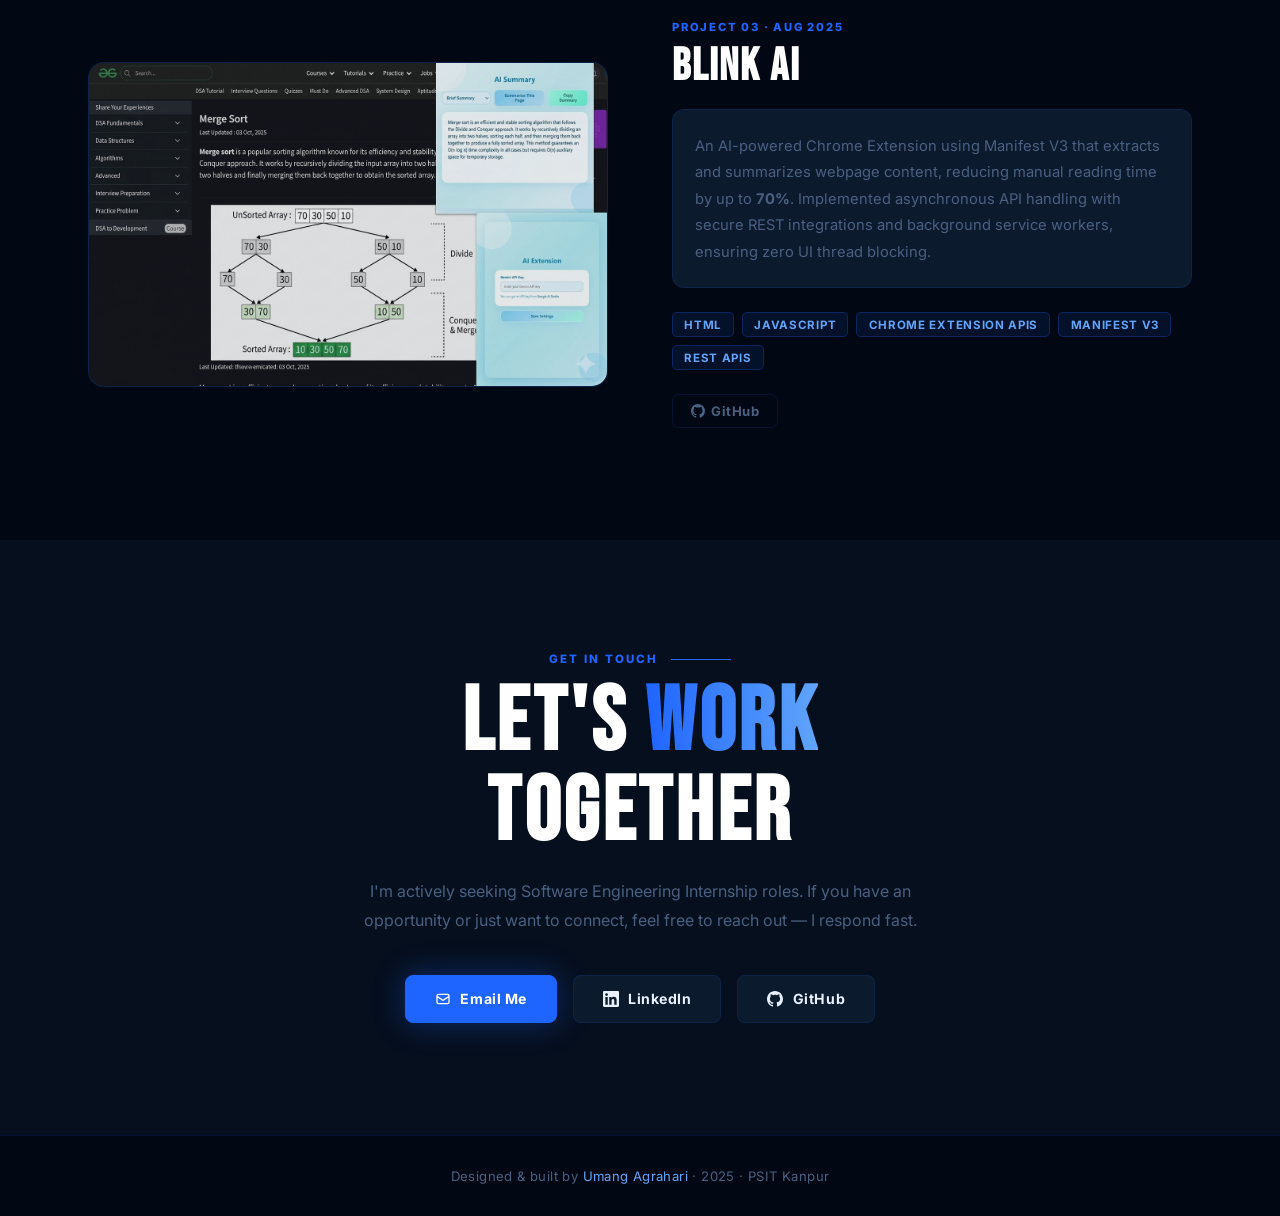
==== commit 34d64398: "fi" ====
--- a/index.html
+++ b/index.html
@@ -77,7 +77,7 @@
       </p>
       <div class="hero-stats">
         <div>
-          <div class="stat-num">10+</div>
+          <div class="stat-num">5+</div>
           <div class="stat-label">Projects</div>
         </div>
         <div>
@@ -181,7 +181,6 @@
             <span class="proj-tag">Vercel</span>
           </div>
           <div class="proj-links">
-            <!-- UPDATE href to your live URL -->
             <a href="https://recruit-ai-26.vercel.app/" class="proj-link proj-link-live">
               <svg width="14" height="14" fill="none" stroke="currentColor" stroke-width="2.5" viewBox="0 0 24 24"><path d="M18 13v6a2 2 0 01-2 2H5a2 2 0 01-2-2V8a2 2 0 012-2h6M15 3h6v6M10 14L21 3"/></svg>
               Live Demo
@@ -197,9 +196,8 @@
       <!-- PROJECT 2 — Burger Hut -->
       <div class="proj-item flip">
         <div class="proj-img-box">
-          <!--
-            TO ADD IMAGE: <img src="images/burger-hut.png" alt="Burger Hut"/>
-          -->
+          <!-- Image comes FIRST — placeholder auto-hides when image is present -->
+          <img src="assests/burger-hutt.png" alt="Burger Hut"/>
           <div class="proj-placeholder">
             <div class="proj-placeholder-icon">🖼️</div>
             <p>Add Project Screenshot</p>
@@ -242,7 +240,9 @@
         <div class="proj-img-box">
           <!--
             TO ADD IMAGE: <img src="images/blink-ai.png" alt="Blink AI"/>
+            Remove the proj-placeholder div below once you add a screenshot.
           -->
+            <img src="assests/Ext.png" alt="Blink AI"/>
           <div class="proj-placeholder">
             <div class="proj-placeholder-icon">🖼️</div>
             <p>Add Project Screenshot</p>
--- a/style.css
+++ b/style.css
@@ -301,25 +301,46 @@
 .proj-item.flip > * { direction: ltr; }
 .proj-item.visible { opacity: 1; transform: translateY(0); }
 
+/* =====================
+   PROJECT IMAGE BOX — FIXED
+   ===================== */
 .proj-img-box {
-  position: relative; border-radius: 16px; overflow: hidden;
-  border: 1px solid var(--border); background: var(--card);
+  position: relative;
+  border-radius: 16px;
+  overflow: hidden;
+  border: 1px solid var(--border);
+  background: var(--card);
   aspect-ratio: 16/10;
-  display: flex; align-items: center; justify-content: center;
   transition: border-color 0.3s;
 }
 .proj-img-box:hover { border-color: rgba(30,100,255,0.4); }
+
+/* Image fills the entire box */
 .proj-img-box img {
-  width: 100%; height: 100%; object-fit: cover;
-  display: block; opacity: 0.9;
+  position: absolute;
+  inset: 0;
+  width: 100%;
+  height: 100%;
+  object-fit: cover;
+  display: block;
+  opacity: 0.9;
   transition: transform 0.4s, opacity 0.3s;
+  z-index: 1;
 }
 .proj-img-box:hover img { transform: scale(1.04); opacity: 1; }
 
+/* Hide placeholder when an image is present (img ~ sibling selector) */
+.proj-img-box img ~ .proj-placeholder { display: none; }
+
+/* Placeholder (shown only when NO img tag is present) */
 .proj-placeholder {
-  width: 100%; height: 100%;
-  display: flex; flex-direction: column;
-  align-items: center; justify-content: center; gap: 1rem;
+  position: absolute;
+  inset: 0;
+  display: flex;
+  flex-direction: column;
+  align-items: center;
+  justify-content: center;
+  gap: 1rem;
   color: var(--muted);
 }
 .proj-placeholder-icon {
@@ -334,13 +355,17 @@
   letter-spacing: 0.06em; text-transform: uppercase; opacity: 0.4;
 }
 
+/* Glow overlay — sits above image */
 .proj-img-glow {
-  position: absolute; inset: 0; pointer-events: none;
+  position: absolute; inset: 0; pointer-events: none; z-index: 2;
   background: linear-gradient(135deg, rgba(30,100,255,0.1) 0%, transparent 60%);
   opacity: 0; transition: opacity 0.3s;
 }
 .proj-img-box:hover .proj-img-glow { opacity: 1; }
 
+/* =====================
+   PROJECT TEXT
+   ===================== */
 .proj-number {
   font-size: 0.7rem; font-weight: 800; letter-spacing: 0.16em;
   text-transform: uppercase; color: var(--accent); margin-bottom: 0.7rem;
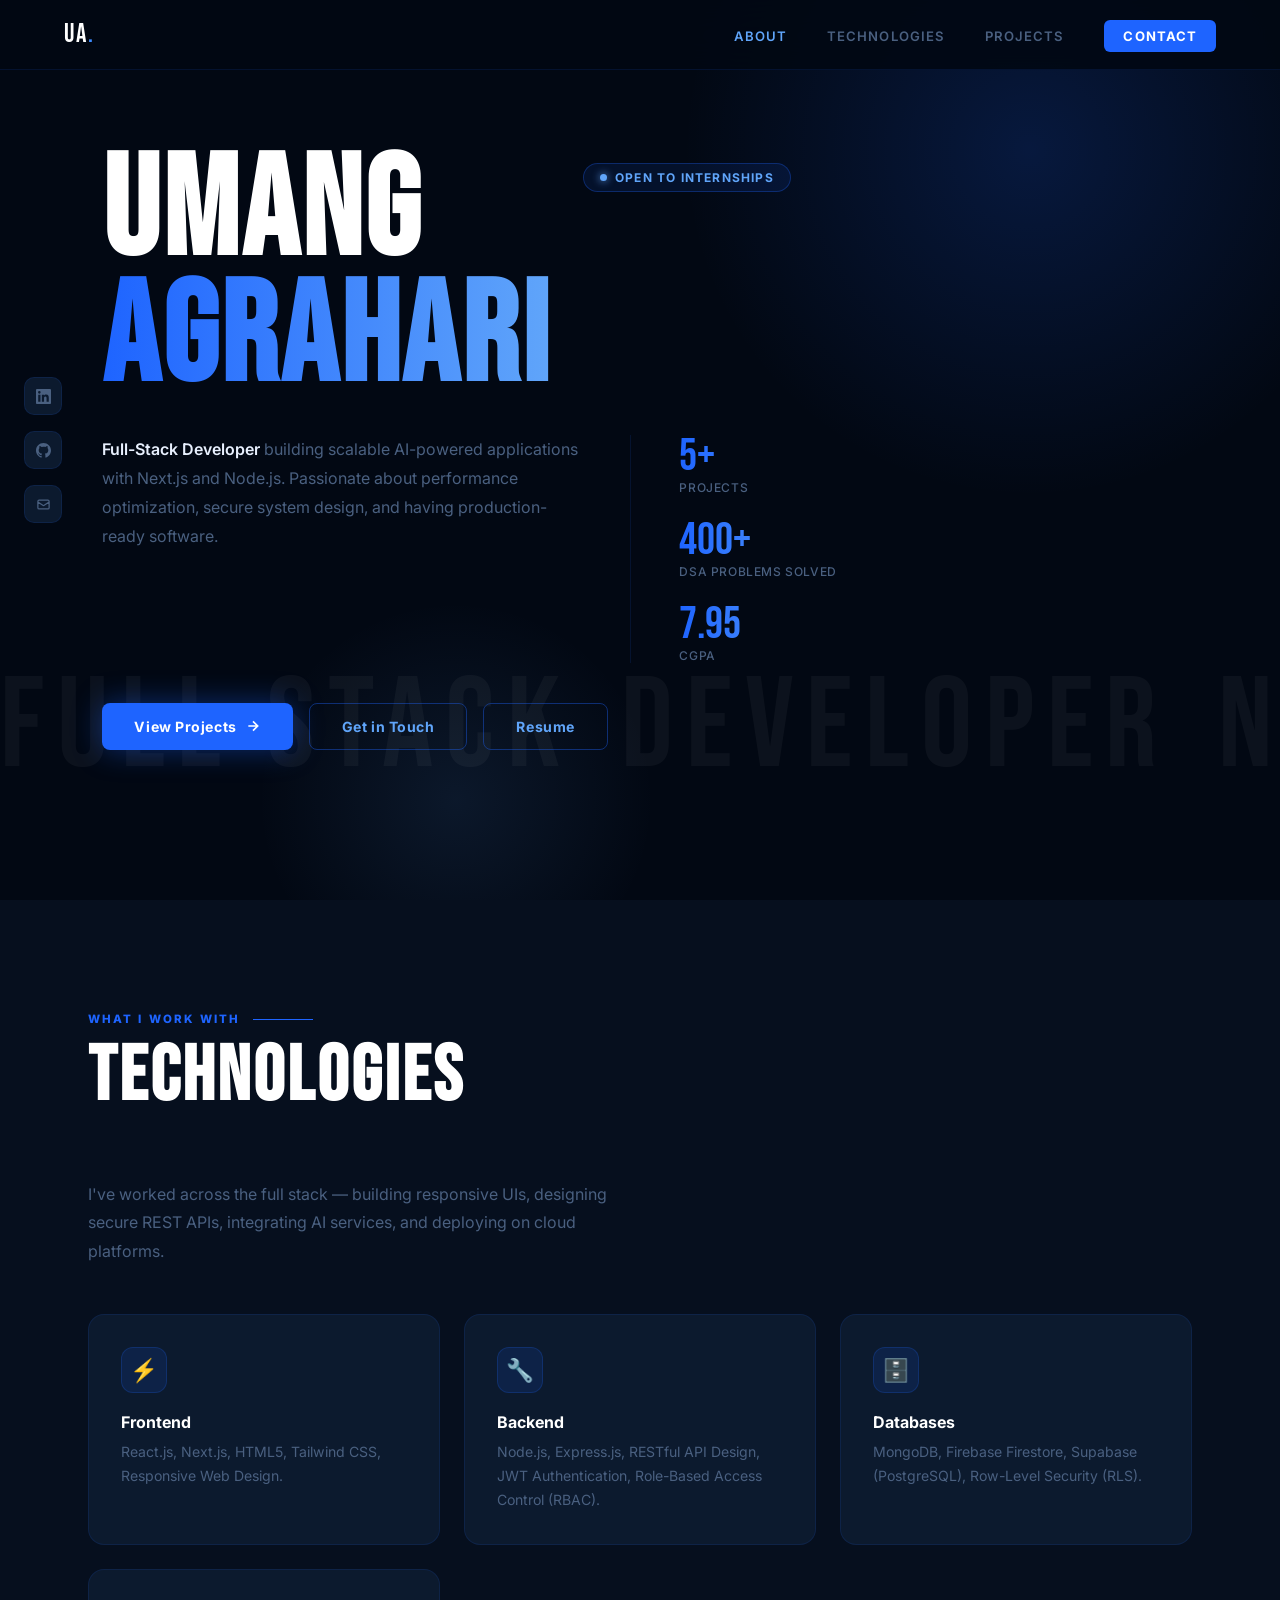
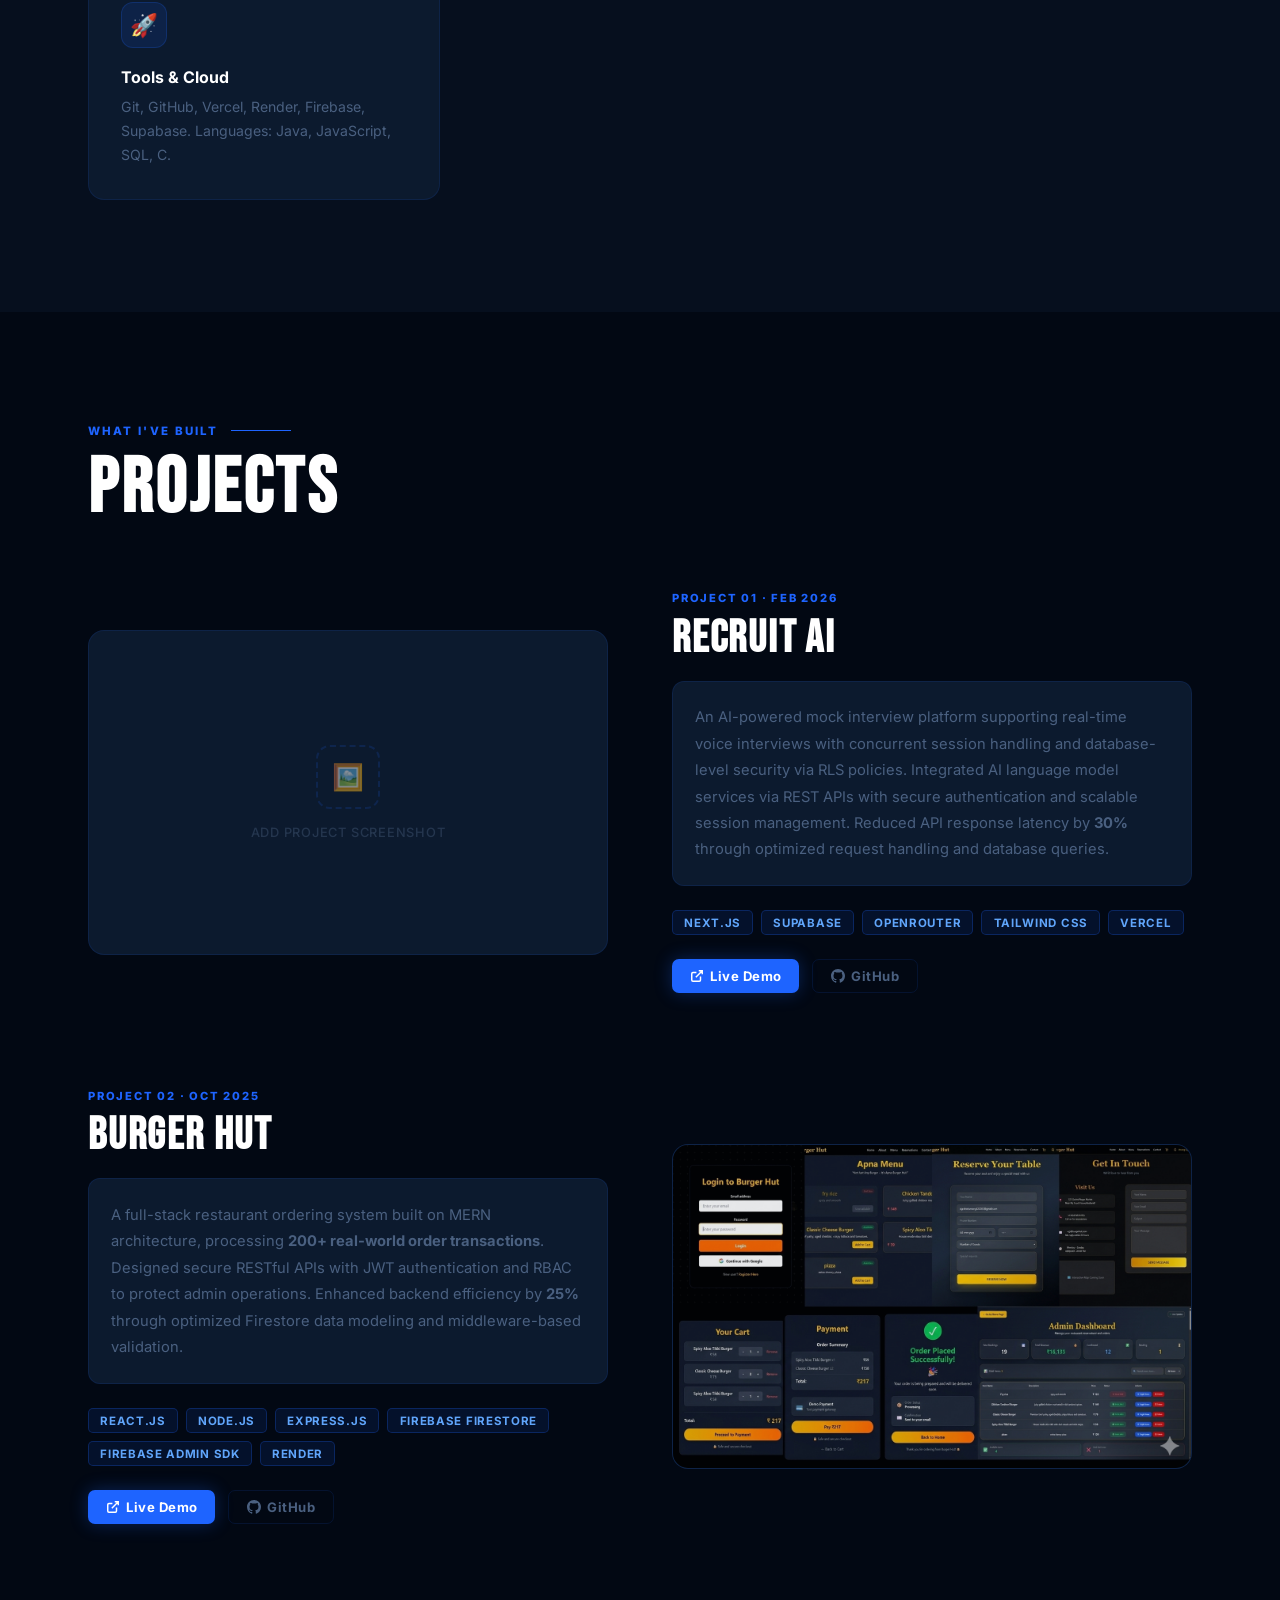
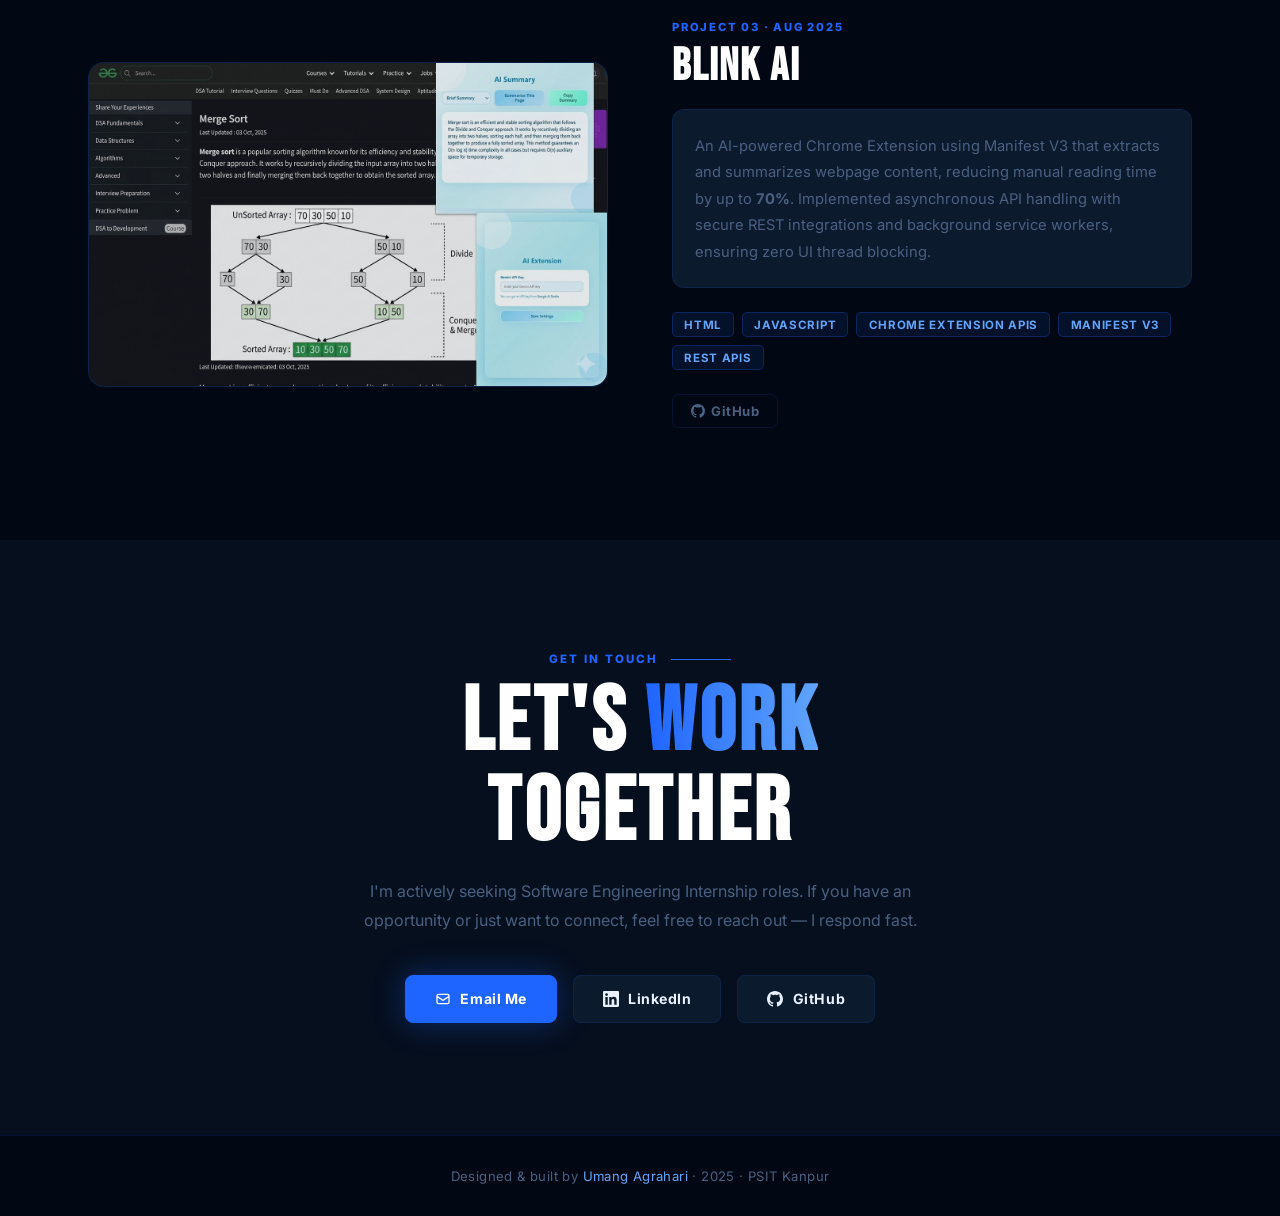
==== commit 5e21d64d: "fii" ====
--- a/index.html
+++ b/index.html
@@ -62,12 +62,14 @@
   </div>
 
   <div class="hero-content">
-    <div class="hero-badge">Open to Internships</div>
-
-    <h1 class="hero-title">
-      UMANG<br>
-      <span class="blue">AGRAHARI</span>
-    </h1>
+
+    <div class="hero-title-row">
+      <h1 class="hero-title">
+        UMANG<br>
+        <span class="blue">AGRAHARI</span>
+      </h1>
+      <div class="hero-badge">Open to Internships</div>
+    </div>
 
     <div class="hero-sub">
       <p class="hero-desc">
@@ -153,10 +155,6 @@
       <!-- PROJECT 1 — Recruit AI -->
       <div class="proj-item">
         <div class="proj-img-box">
-          <!--
-            TO ADD IMAGE: <img src="images/recruit-ai.png" alt="Recruit AI"/>
-            Remove the proj-placeholder div below once you add a screenshot.
-          -->
           <div class="proj-placeholder">
             <div class="proj-placeholder-icon">🖼️</div>
             <p>Add Project Screenshot</p>
@@ -196,7 +194,6 @@
       <!-- PROJECT 2 — Burger Hut -->
       <div class="proj-item flip">
         <div class="proj-img-box">
-          <!-- Image comes FIRST — placeholder auto-hides when image is present -->
           <img src="assests/burger-hutt.png" alt="Burger Hut"/>
           <div class="proj-placeholder">
             <div class="proj-placeholder-icon">🖼️</div>
@@ -238,11 +235,7 @@
       <!-- PROJECT 3 — Blink AI -->
       <div class="proj-item">
         <div class="proj-img-box">
-          <!--
-            TO ADD IMAGE: <img src="images/blink-ai.png" alt="Blink AI"/>
-            Remove the proj-placeholder div below once you add a screenshot.
-          -->
-            <img src="assests/Ext.png" alt="Blink AI"/>
+          <img src="assests/Ext.png" alt="Blink AI"/>
           <div class="proj-placeholder">
             <div class="proj-placeholder-icon">🖼️</div>
             <p>Add Project Screenshot</p>
--- a/style.css
+++ b/style.css
@@ -165,8 +165,12 @@
   border-radius: 100px; padding: 0.4rem 1rem;
   font-size: 0.75rem; font-weight: 700;
   letter-spacing: 0.1em; text-transform: uppercase;
-  color: var(--bright); margin-bottom: 2rem;
-  opacity: 0; animation: fadeUp 0.5s 0.2s forwards;
+  color: var(--bright);
+  opacity: 0; animation: fadeUp 0.5s 0.4s forwards;
+  margin-top: 0.8rem;
+  flex-shrink: 0;
+  align-self: flex-start;
+  height: fit-content;
 }
 .hero-badge::before {
   content: ''; width: 7px; height: 7px; border-radius: 50%;
@@ -175,12 +179,24 @@
 }
 @keyframes blink { 0%,100% { opacity: 1; } 50% { opacity: 0.2; } }
 
+/* =====================
+   HERO TITLE ROW
+   ===================== */
+.hero-title-row {
+  display: flex;
+  align-items: flex-start;
+  gap: 2rem;
+  margin-bottom: 2rem;
+  opacity: 0;
+  animation: fadeUp 0.6s 0.4s forwards;
+}
+
 .hero-title {
   font-family: 'Bebas Neue', sans-serif;
   font-size: clamp(4.5rem, 11vw, 10rem);
   line-height: 0.9; letter-spacing: 0.02em;
-  color: var(--white); margin-bottom: 2rem;
-  opacity: 0; animation: fadeUp 0.6s 0.4s forwards;
+  color: var(--white);
+  margin-bottom: 0;
 }
 .hero-title .blue {
   background: linear-gradient(90deg, var(--accent), var(--bright));
@@ -475,4 +491,5 @@
   #about { padding: 0 1.5rem; }
   .s-wrap { padding: 5rem 1.5rem; }
   .hero-sub { flex-direction: column; gap: 1.5rem; }
-}
+  .hero-title-row { flex-direction: column; gap: 1rem; }
+}
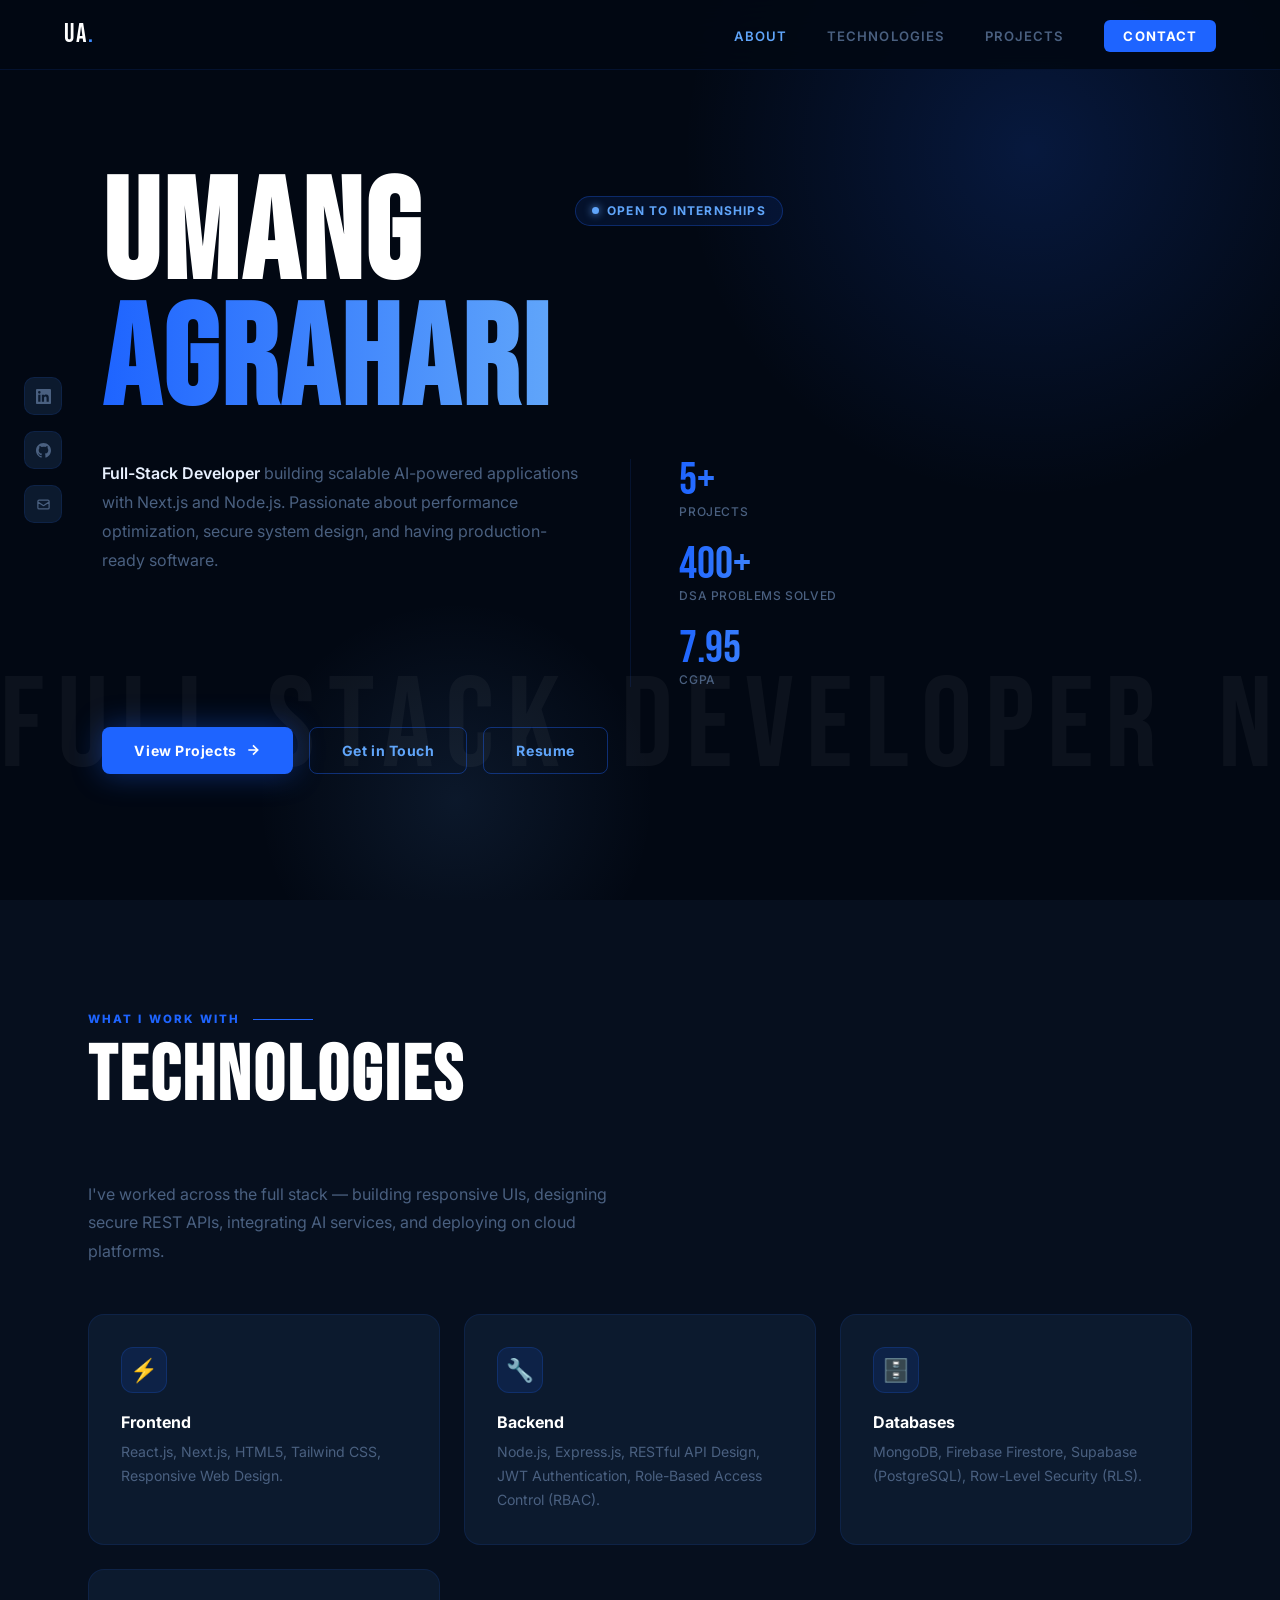
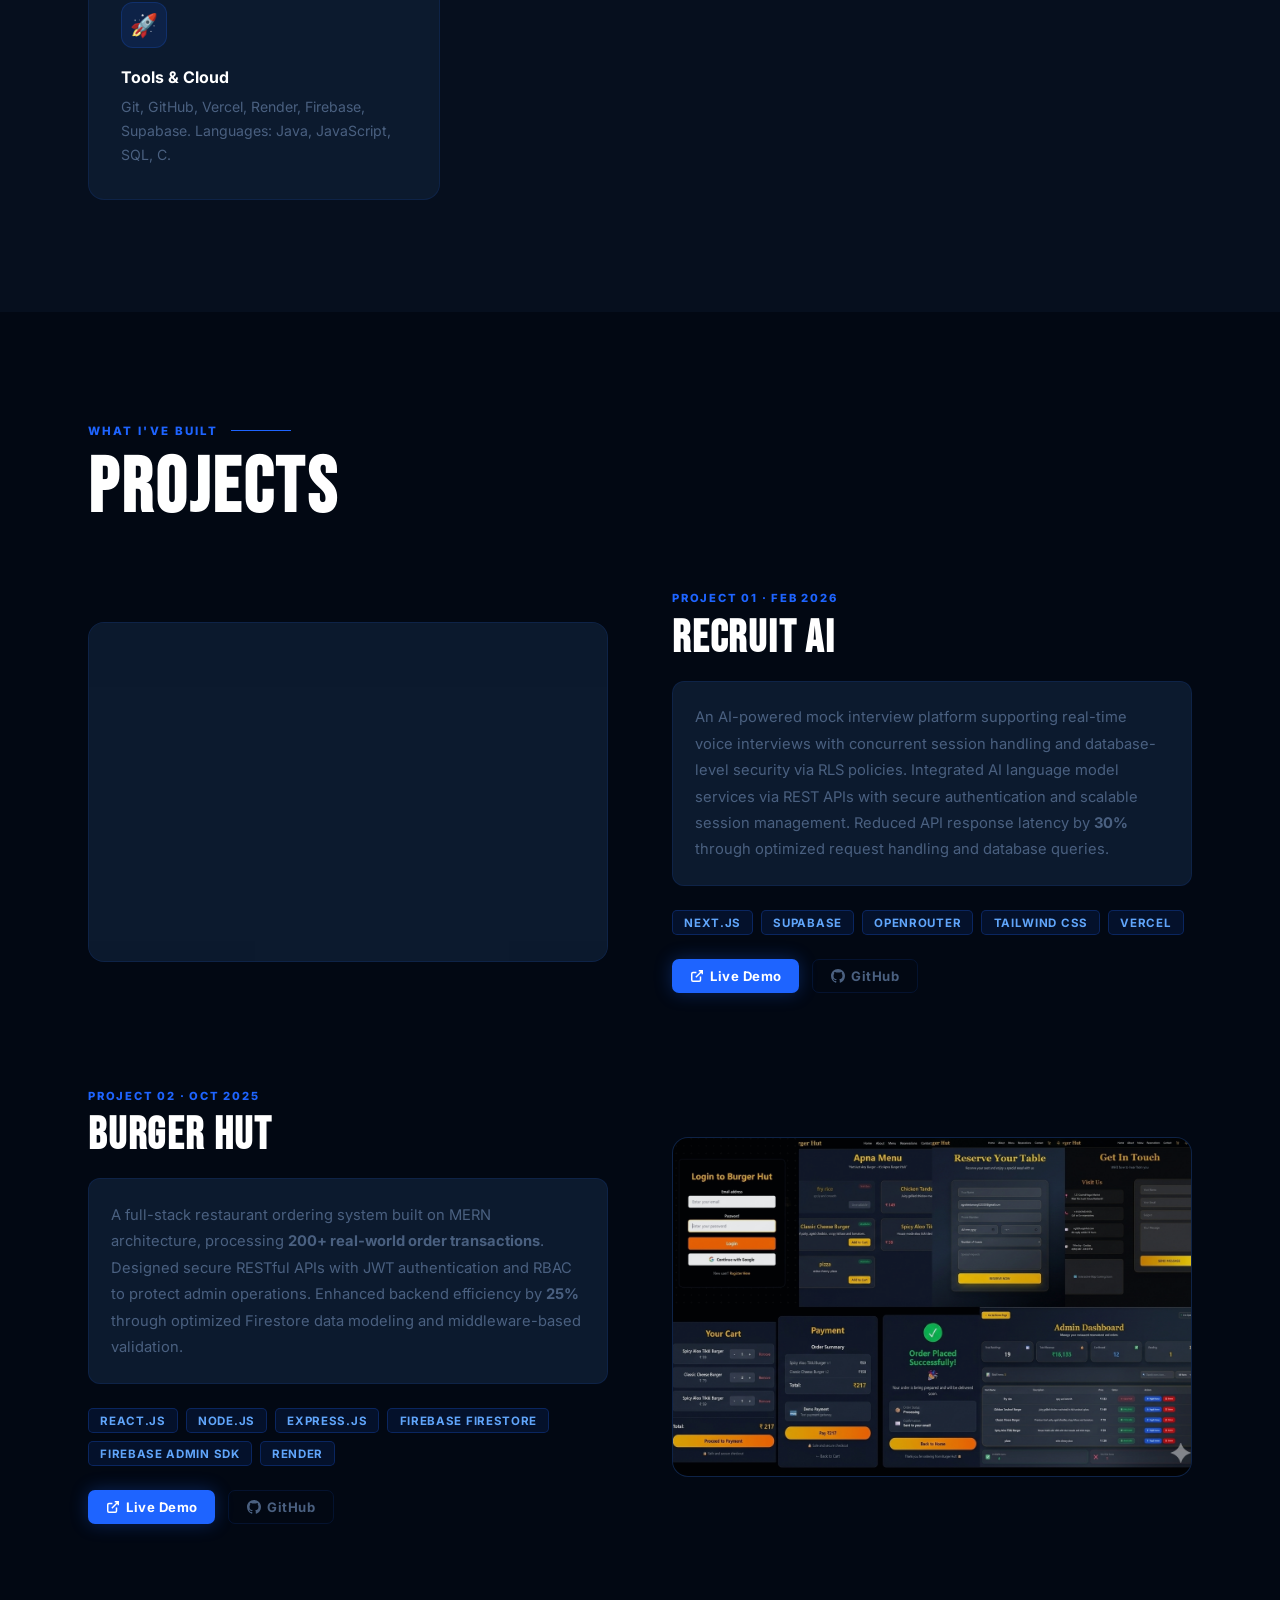
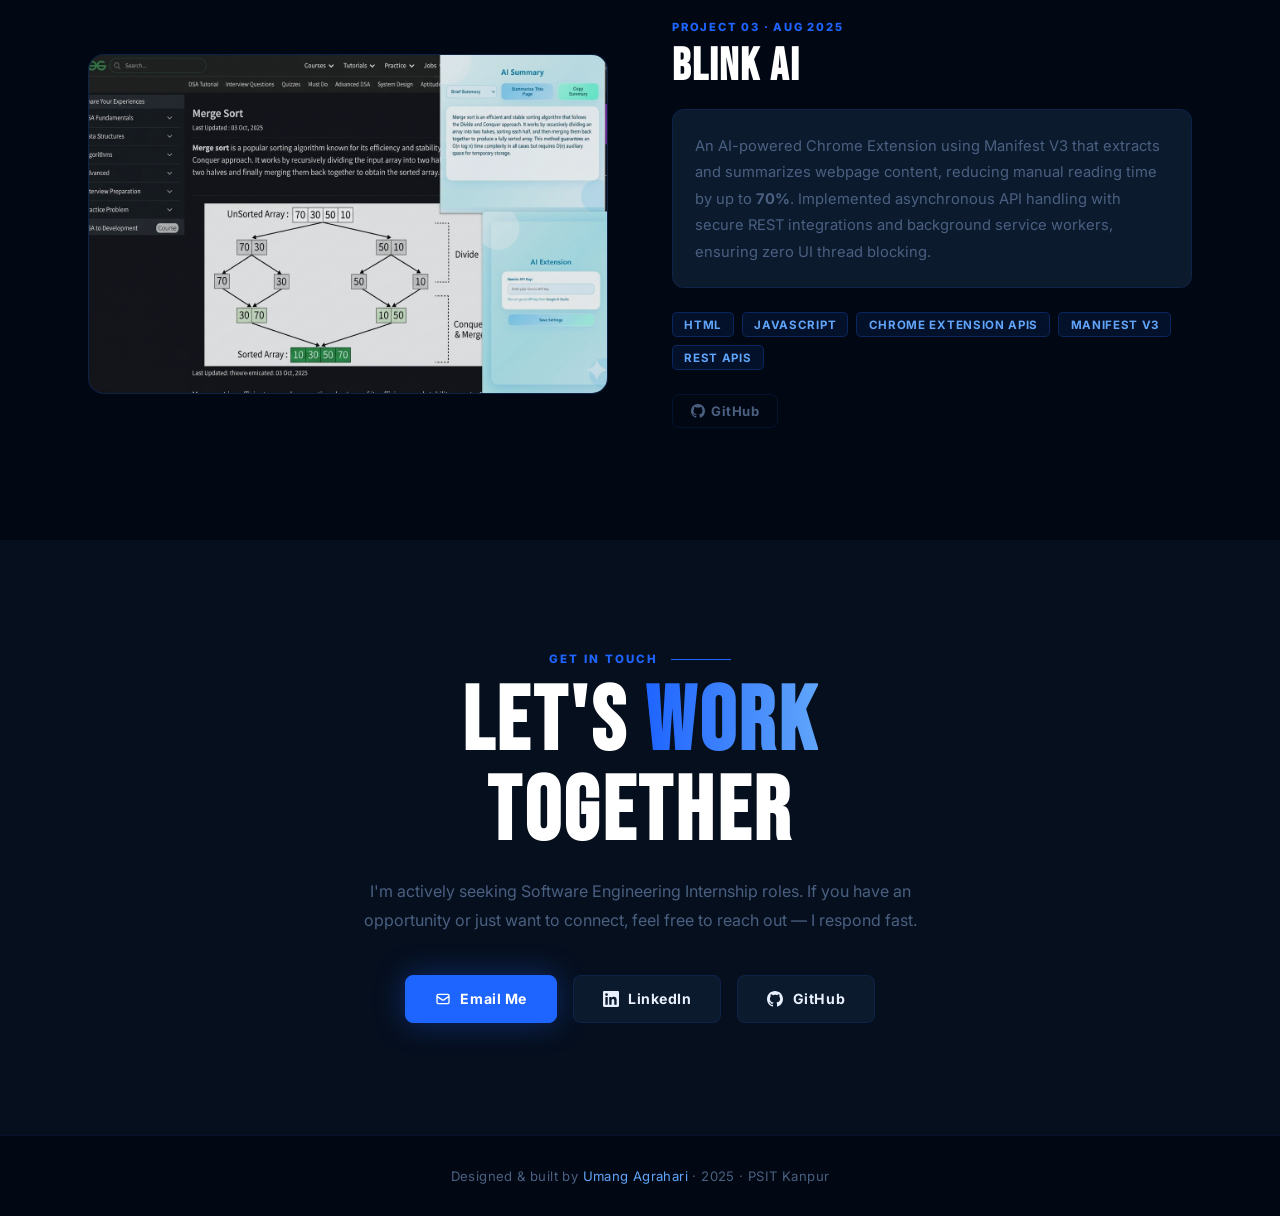
==== commit 1fe5f312: "fiii" ====
--- a/index.html
+++ b/index.html
@@ -155,10 +155,10 @@
       <!-- PROJECT 1 — Recruit AI -->
       <div class="proj-item">
         <div class="proj-img-box">
-          <div class="proj-placeholder">
-            <div class="proj-placeholder-icon">🖼️</div>
-            <p>Add Project Screenshot</p>
-          </div>
+          <video class="proj-video" autoplay muted loop playsinline>
+            <source src="assests/RecruitAI.mp4" type="video/mp4">
+            Your browser does not support the video tag.
+          </video>
           <div class="proj-img-glow"></div>
         </div>
         <div>
@@ -195,10 +195,6 @@
       <div class="proj-item flip">
         <div class="proj-img-box">
           <img src="assests/burger-hutt.png" alt="Burger Hut"/>
-          <div class="proj-placeholder">
-            <div class="proj-placeholder-icon">🖼️</div>
-            <p>Add Project Screenshot</p>
-          </div>
           <div class="proj-img-glow"></div>
         </div>
         <div>
@@ -236,10 +232,6 @@
       <div class="proj-item">
         <div class="proj-img-box">
           <img src="assests/Ext.png" alt="Blink AI"/>
-          <div class="proj-placeholder">
-            <div class="proj-placeholder-icon">🖼️</div>
-            <p>Add Project Screenshot</p>
-          </div>
           <div class="proj-img-glow"></div>
         </div>
         <div>
--- a/style.css
+++ b/style.css
@@ -117,14 +117,17 @@
 }
 
 /* =====================
-   HERO SECTION
+   HERO SECTION — FIXED
    ===================== */
 #about {
   min-height: 100vh;
-  display: flex; flex-direction: column; justify-content: center;
-  padding: 0 4rem;
+  display: flex;
+  flex-direction: column;
+  justify-content: center;
+  padding: 7rem 4rem 4rem;
   padding-left: max(4rem, 8vw);
-  position: relative; overflow: hidden;
+  position: relative;
+  overflow: hidden;
 }
 
 .hero-bg { position: absolute; inset: 0; pointer-events: none; z-index: 0; }
@@ -158,37 +161,17 @@
 
 .hero-content { position: relative; z-index: 2; max-width: 900px; }
 
-.hero-badge {
-  display: inline-flex; align-items: center; gap: 0.5rem;
-  background: rgba(30,100,255,0.1);
-  border: 1px solid rgba(30,100,255,0.3);
-  border-radius: 100px; padding: 0.4rem 1rem;
-  font-size: 0.75rem; font-weight: 700;
-  letter-spacing: 0.1em; text-transform: uppercase;
-  color: var(--bright);
-  opacity: 0; animation: fadeUp 0.5s 0.4s forwards;
-  margin-top: 0.8rem;
-  flex-shrink: 0;
-  align-self: flex-start;
-  height: fit-content;
-}
-.hero-badge::before {
-  content: ''; width: 7px; height: 7px; border-radius: 50%;
-  background: var(--bright); box-shadow: 0 0 8px var(--bright);
-  animation: blink 1.8s infinite;
-}
-@keyframes blink { 0%,100% { opacity: 1; } 50% { opacity: 0.2; } }
-
-/* =====================
-   HERO TITLE ROW
+/* =====================
+   HERO TITLE ROW — FIXED
    ===================== */
 .hero-title-row {
   display: flex;
   align-items: flex-start;
-  gap: 2rem;
+  gap: 1.5rem;
   margin-bottom: 2rem;
   opacity: 0;
   animation: fadeUp 0.6s 0.4s forwards;
+  flex-wrap: wrap;
 }
 
 .hero-title {
@@ -197,12 +180,49 @@
   line-height: 0.9; letter-spacing: 0.02em;
   color: var(--white);
   margin-bottom: 0;
+  position: relative;
+  z-index: 2;
 }
 .hero-title .blue {
   background: linear-gradient(90deg, var(--accent), var(--bright));
   -webkit-background-clip: text; -webkit-text-fill-color: transparent;
   background-clip: text;
 }
+
+/* =====================
+   HERO BADGE — FIXED
+   ===================== */
+.hero-badge {
+  display: inline-flex;
+  align-items: center;
+  gap: 0.5rem;
+  background: rgba(30,100,255,0.1);
+  border: 1px solid rgba(30,100,255,0.3);
+  border-radius: 100px;
+  padding: 0.4rem 1rem;
+  font-size: 0.75rem;
+  font-weight: 700;
+  letter-spacing: 0.1em;
+  text-transform: uppercase;
+  color: var(--bright);
+  opacity: 0;
+  animation: fadeUp 0.5s 0.5s forwards;
+  margin-top: 1.4rem;
+  flex-shrink: 0;
+  align-self: flex-start;
+  height: fit-content;
+  white-space: nowrap;
+}
+.hero-badge::before {
+  content: '';
+  width: 7px; height: 7px;
+  border-radius: 50%;
+  background: var(--bright);
+  box-shadow: 0 0 8px var(--bright);
+  animation: blink 1.8s infinite;
+  flex-shrink: 0;
+}
+@keyframes blink { 0%,100% { opacity: 1; } 50% { opacity: 0.2; } }
 
 .hero-sub {
   display: flex; align-items: flex-start; gap: 3rem;
@@ -326,12 +346,12 @@
   overflow: hidden;
   border: 1px solid var(--border);
   background: var(--card);
-  aspect-ratio: 16/10;
+  width: 100%;
+  height: 340px;
   transition: border-color 0.3s;
 }
 .proj-img-box:hover { border-color: rgba(30,100,255,0.4); }
 
-/* Image fills the entire box */
 .proj-img-box img {
   position: absolute;
   inset: 0;
@@ -345,33 +365,24 @@
 }
 .proj-img-box:hover img { transform: scale(1.04); opacity: 1; }
 
-/* Hide placeholder when an image is present (img ~ sibling selector) */
-.proj-img-box img ~ .proj-placeholder { display: none; }
-
-/* Placeholder (shown only when NO img tag is present) */
-.proj-placeholder {
+/* =====================
+   VIDEO — object-fit:contain shows full frame, no cropping
+   ===================== */
+.proj-video {
   position: absolute;
   inset: 0;
-  display: flex;
-  flex-direction: column;
-  align-items: center;
-  justify-content: center;
-  gap: 1rem;
-  color: var(--muted);
-}
-.proj-placeholder-icon {
-  width: 64px; height: 64px;
-  border: 2px dashed rgba(30,100,255,0.3);
-  border-radius: 14px;
-  display: flex; align-items: center; justify-content: center;
-  font-size: 1.6rem; opacity: 0.5;
-}
-.proj-placeholder p {
-  font-size: 0.8rem; font-weight: 500;
-  letter-spacing: 0.06em; text-transform: uppercase; opacity: 0.4;
-}
-
-/* Glow overlay — sits above image */
+  width: 100%;
+  height: 100%;
+  object-fit: contain;
+  display: block;
+  opacity: 0.95;
+  transition: opacity 0.3s;
+  z-index: 1;
+  background: var(--card);
+}
+.proj-img-box:hover .proj-video { opacity: 1; }
+
+/* Glow overlay */
 .proj-img-glow {
   position: absolute; inset: 0; pointer-events: none; z-index: 2;
   background: linear-gradient(135deg, rgba(30,100,255,0.1) 0%, transparent 60%);
@@ -474,22 +485,3 @@
 .reveal-delay-2 { transition-delay: 0.2s; }
 .reveal-delay-3 { transition-delay: 0.3s; }
 
-/* =====================
-   RESPONSIVE
-   ===================== */
-@media (max-width: 1024px) {
-  .proj-item { grid-template-columns: 1fr; gap: 2.5rem; }
-  .proj-item.flip { direction: ltr; }
-  .hero-stats { display: none; }
-  .side-socials { display: none; }
-}
-@media (max-width: 768px) {
-  nav { padding: 1rem 1.5rem; }
-  .nav-links { display: none; }
-  .hamburger { display: flex; }
-  .mobile-menu { display: flex; }
-  #about { padding: 0 1.5rem; }
-  .s-wrap { padding: 5rem 1.5rem; }
-  .hero-sub { flex-direction: column; gap: 1.5rem; }
-  .hero-title-row { flex-direction: column; gap: 1rem; }
-}
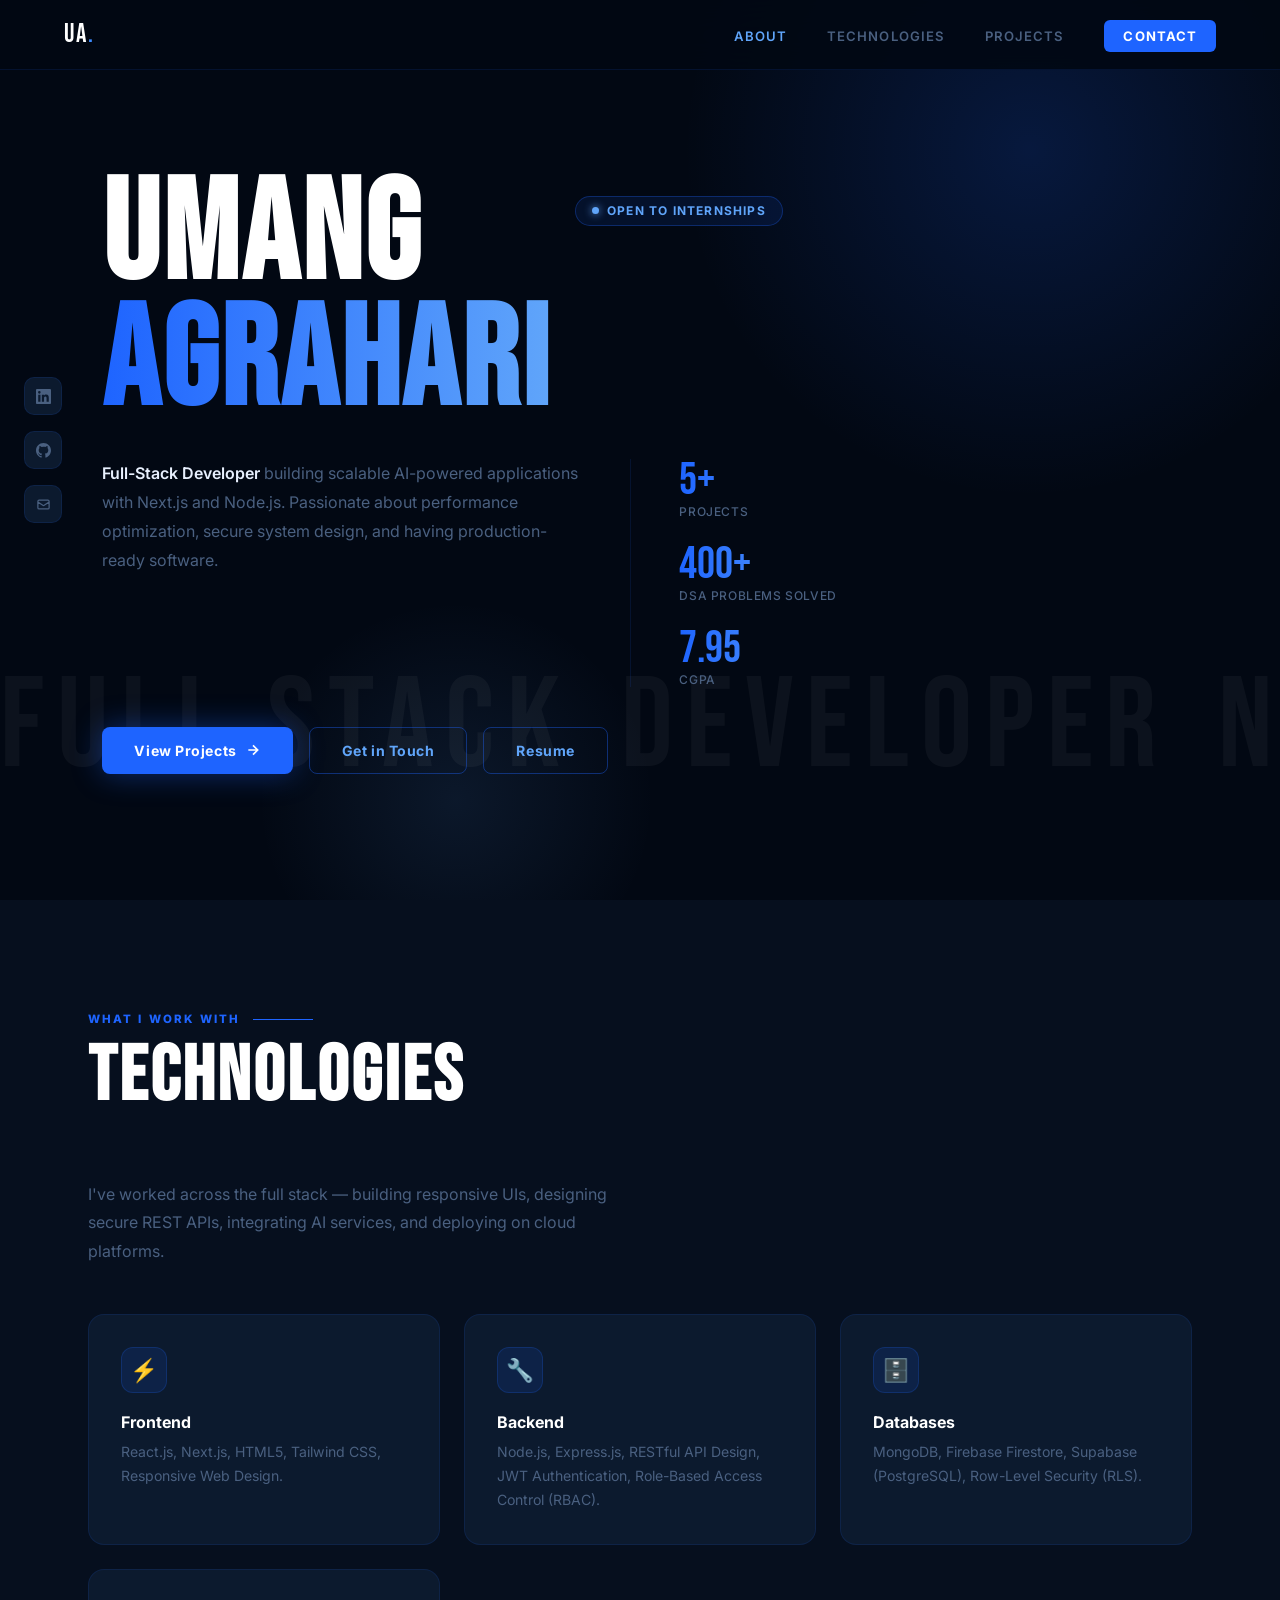
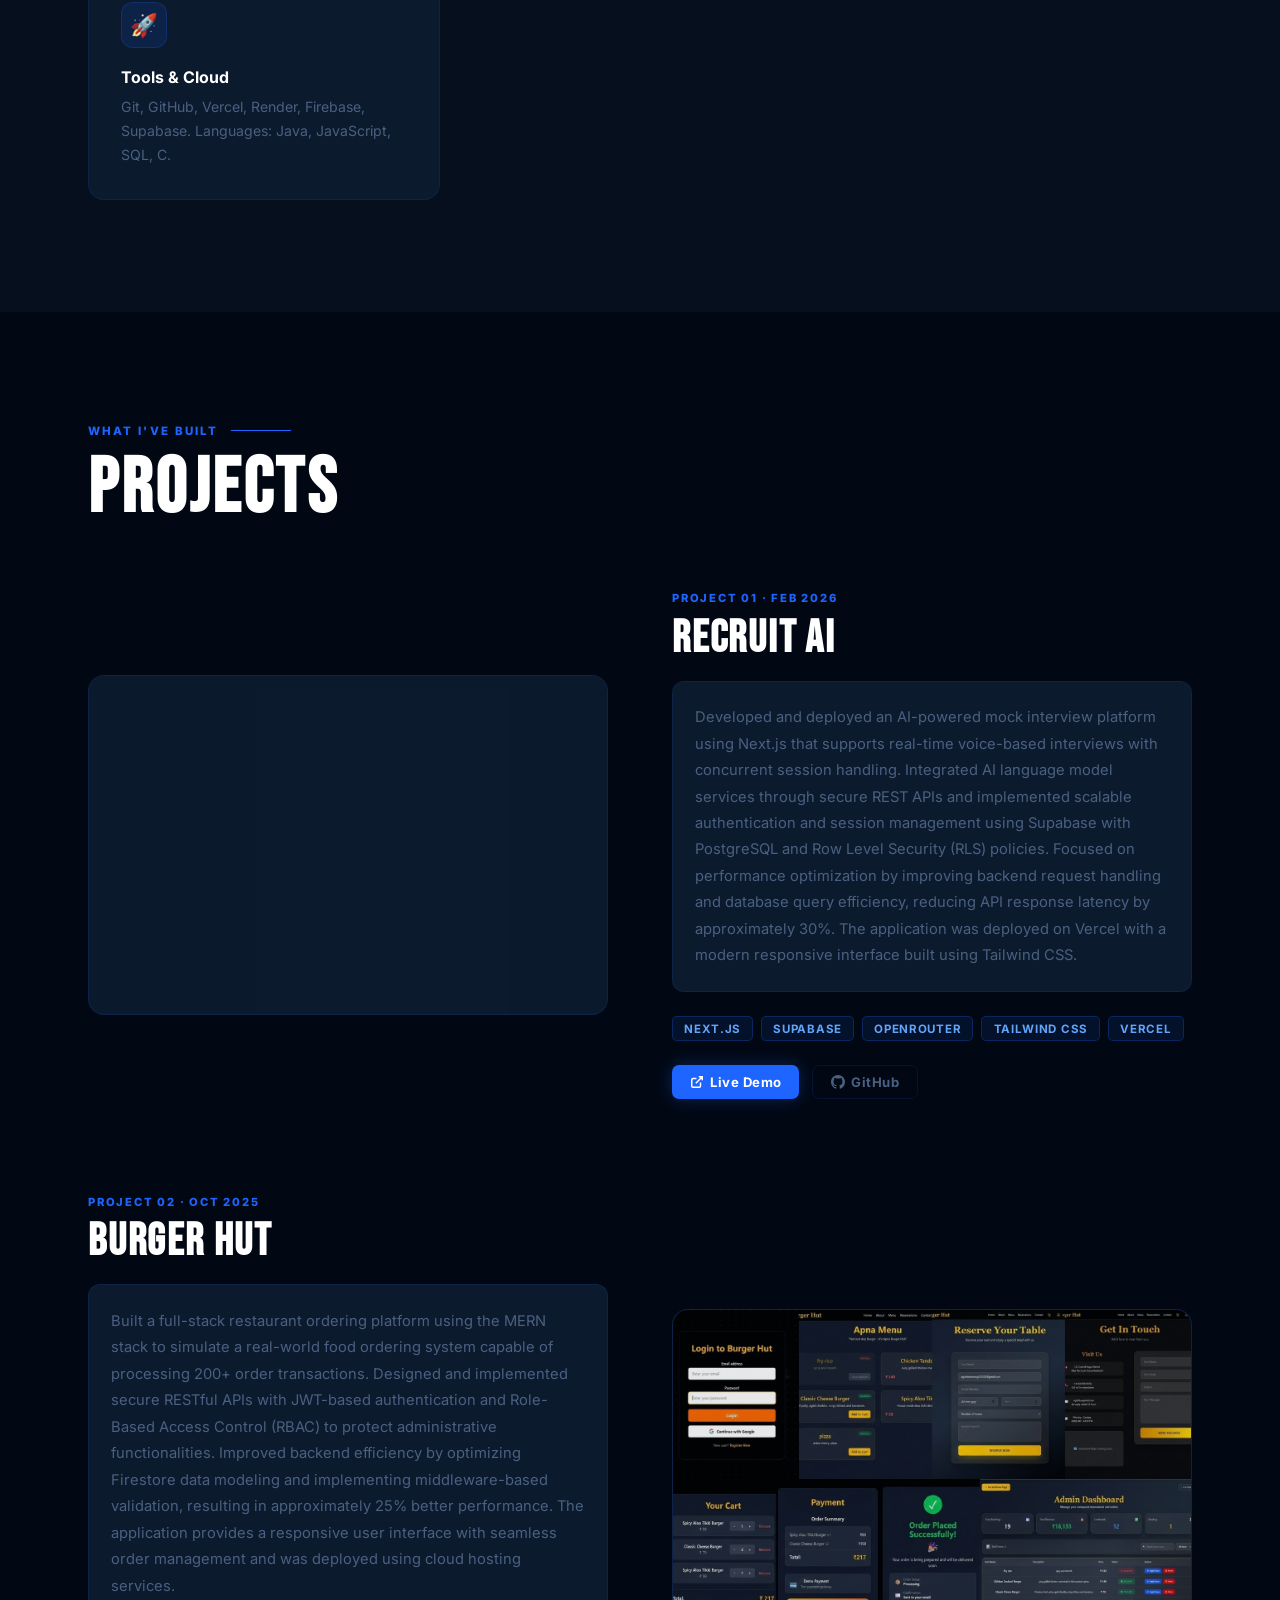
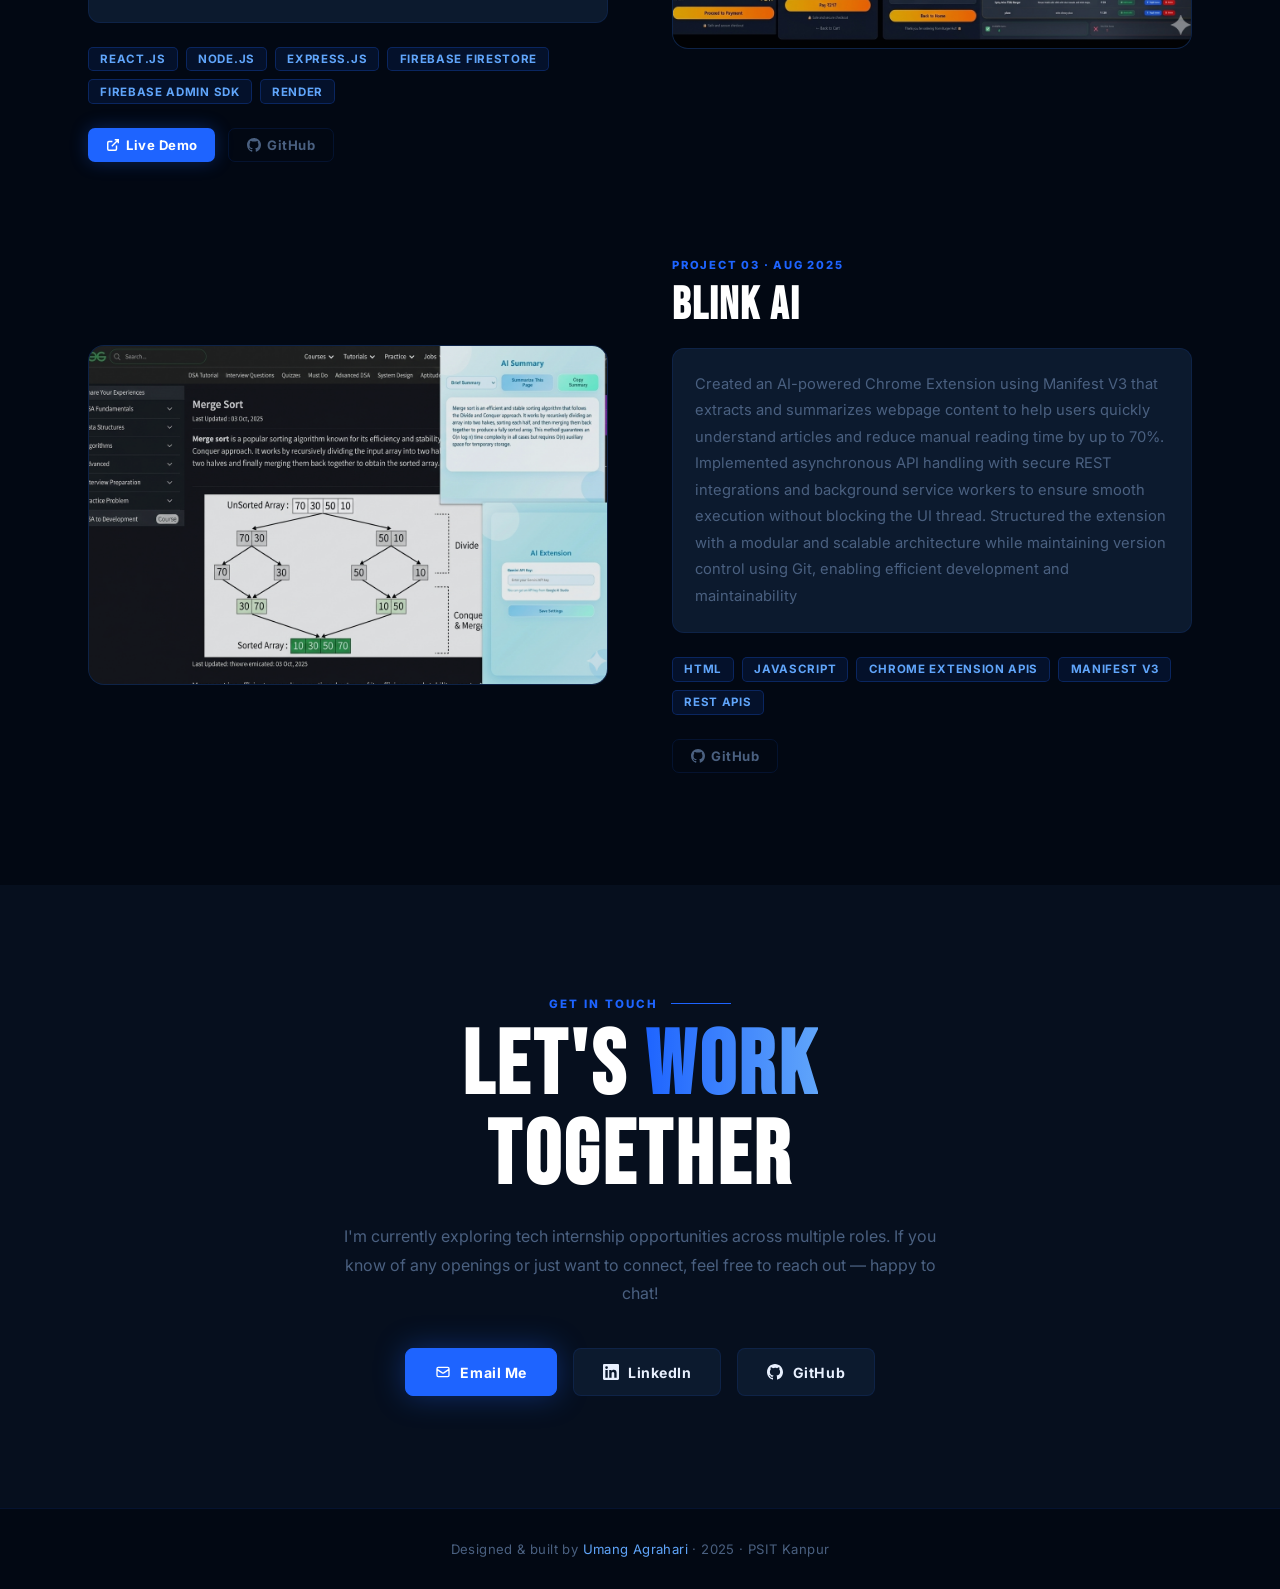
==== commit 423382c8: "content added" ====
--- a/index.html
+++ b/index.html
@@ -165,11 +165,7 @@
           <p class="proj-number">Project 01 · Feb 2026</p>
           <h3 class="proj-title">Recruit AI</h3>
           <div class="proj-desc-box">
-            An AI-powered mock interview platform supporting real-time voice interviews with
-            concurrent session handling and database-level security via RLS policies.
-            Integrated AI language model services via REST APIs with secure authentication
-            and scalable session management. Reduced API response latency by <strong>30%</strong>
-            through optimized request handling and database queries.
+            Developed and deployed an AI-powered mock interview platform using Next.js that supports real-time voice-based interviews with concurrent session handling. Integrated AI language model services through secure REST APIs and implemented scalable authentication and session management using Supabase with PostgreSQL and Row Level Security (RLS) policies. Focused on performance optimization by improving backend request handling and database query efficiency, reducing API response latency by approximately 30%. The application was deployed on Vercel with a modern responsive interface built using Tailwind CSS.
           </div>
           <div class="proj-tags">
             <span class="proj-tag">Next.js</span>
@@ -201,11 +197,7 @@
           <p class="proj-number">Project 02 · Oct 2025</p>
           <h3 class="proj-title">Burger Hut</h3>
           <div class="proj-desc-box">
-            A full-stack restaurant ordering system built on MERN architecture, processing
-            <strong>200+ real-world order transactions</strong>. Designed secure RESTful APIs
-            with JWT authentication and RBAC to protect admin operations. Enhanced backend
-            efficiency by <strong>25%</strong> through optimized Firestore data modeling
-            and middleware-based validation.
+            Built a full-stack restaurant ordering platform using the MERN stack to simulate a real-world food ordering system capable of processing 200+ order transactions. Designed and implemented secure RESTful APIs with JWT-based authentication and Role-Based Access Control (RBAC) to protect administrative functionalities. Improved backend efficiency by optimizing Firestore data modeling and implementing middleware-based validation, resulting in approximately 25% better performance. The application provides a responsive user interface with seamless order management and was deployed using cloud hosting services.
           </div>
           <div class="proj-tags">
             <span class="proj-tag">React.js</span>
@@ -238,10 +230,7 @@
           <p class="proj-number">Project 03 · Aug 2025</p>
           <h3 class="proj-title">Blink AI</h3>
           <div class="proj-desc-box">
-            An AI-powered Chrome Extension using Manifest V3 that extracts and summarizes
-            webpage content, reducing manual reading time by up to <strong>70%</strong>.
-            Implemented asynchronous API handling with secure REST integrations and
-            background service workers, ensuring zero UI thread blocking.
+            Created an AI-powered Chrome Extension using Manifest V3 that extracts and summarizes webpage content to help users quickly understand articles and reduce manual reading time by up to 70%. Implemented asynchronous API handling with secure REST integrations and background service workers to ensure smooth execution without blocking the UI thread. Structured the extension with a modular and scalable architecture while maintaining version control using Git, enabling efficient development and maintainability
           </div>
           <div class="proj-tags">
             <span class="proj-tag">HTML</span>
@@ -272,8 +261,8 @@
         Let's <span>Work</span><br>Together
       </h2>
       <p class="contact-sub reveal">
-        I'm actively seeking Software Engineering Internship roles. If you have
-        an opportunity or just want to connect, feel free to reach out — I respond fast.
+        I'm currently exploring tech internship opportunities across multiple roles. 
+        If you know of any openings or just want to connect, feel free to reach out — happy to chat!
       </p>
       <div class="contact-btns reveal">
         <a href="mailto:umangagrahari.work@gmail.com" class="contact-btn primary">
--- a/style.css
+++ b/style.css
@@ -485,3 +485,24 @@
 .reveal-delay-2 { transition-delay: 0.2s; }
 .reveal-delay-3 { transition-delay: 0.3s; }
 
+/* =====================
+   RESPONSIVE
+   ===================== */
+@media (max-width: 1024px) {
+  .proj-item { grid-template-columns: 1fr; gap: 2.5rem; }
+  .proj-item.flip { direction: ltr; }
+  .hero-stats { display: none; }
+  .side-socials { display: none; }
+}
+@media (max-width: 768px) {
+  nav { padding: 1rem 1.5rem; }
+  .nav-links { display: none; }
+  .hamburger { display: flex; }
+  .mobile-menu { display: flex; }
+  #about { padding: 6rem 1.5rem 3rem; }
+  .s-wrap { padding: 5rem 1.5rem; }
+  .hero-sub { flex-direction: column; gap: 1.5rem; }
+  .hero-title-row { flex-direction: column; gap: 1rem; }
+  .hero-badge { margin-top: 0; }
+  .proj-img-box { height: 220px; }
+}
